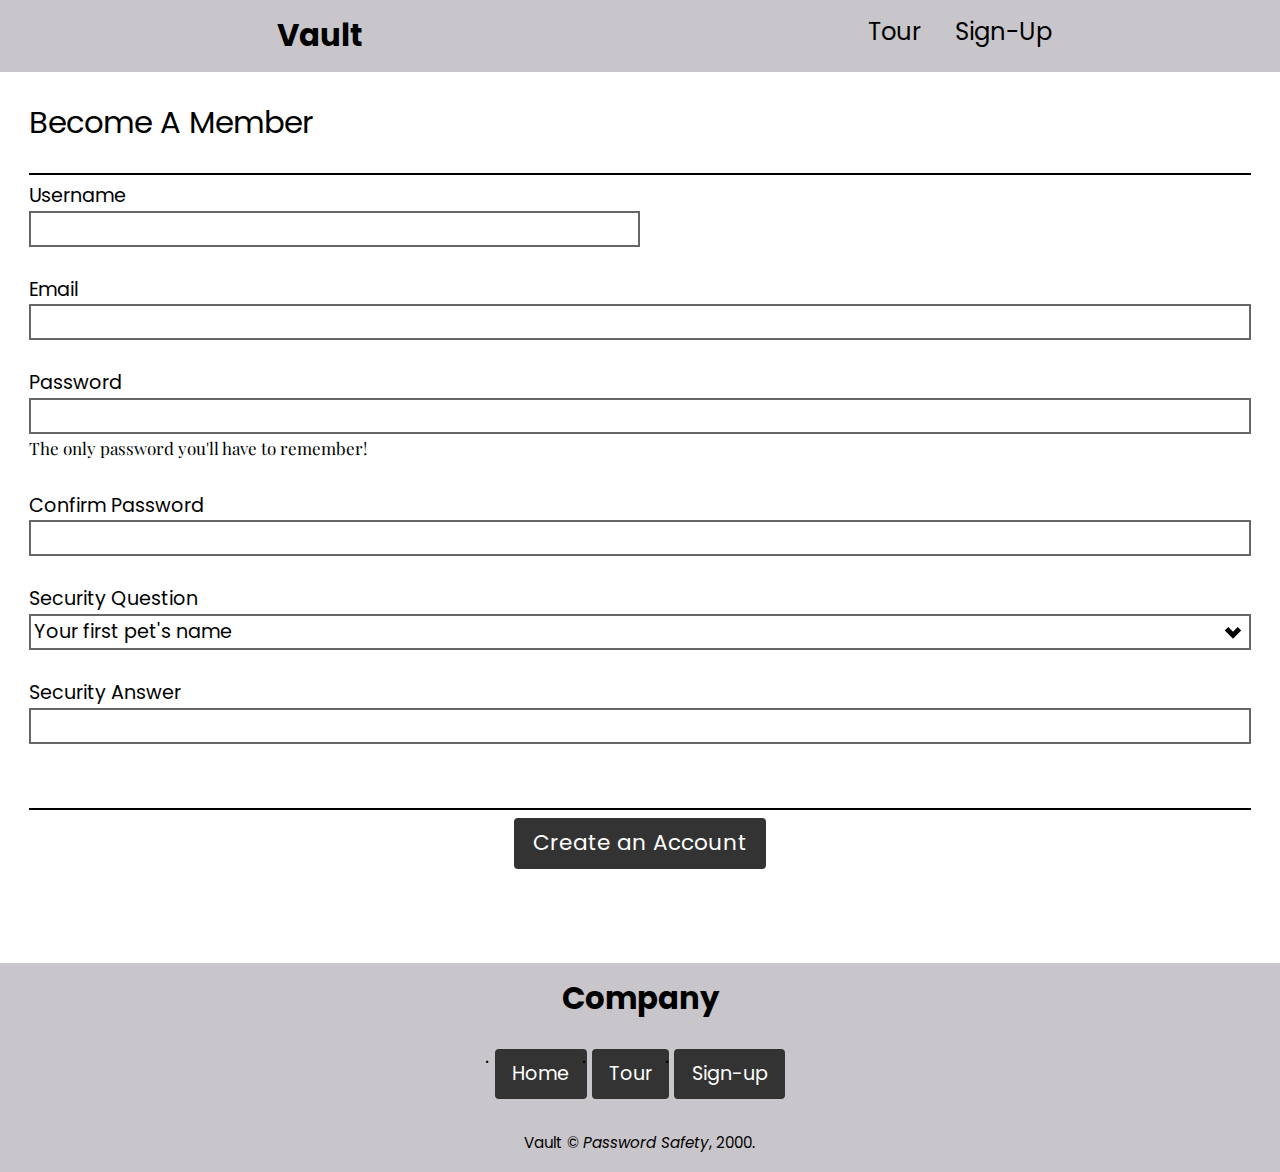
==== sign-up.html @ cc01cfe6 "Add accessibility landmark roles in html files" ====
<!DOCTYPE html>
<html lang="en-ca">
<head>
  <meta charset="utf-8">
  <title>Sign-up</title>
  <meta name="viewport" content="width=device-width,initial-scale=1">
  <link href="css/modules.css" rel="stylesheet">
  <link href="css/grid.css" rel="stylesheet">
  <link href="css/type.css" rel="stylesheet">
  <link href="css/main.css" rel="stylesheet">
  <link href="https://fonts.googleapis.com/css2?family=Playfair+Display&family=Poppins:wght@300;700&display=swap" rel="stylesheet">
</head>
<body>
  <header class="head text-center">
    <div class="grid">
      <div class="unit xs-1 s-1 m-1-2 l-1-2">
        <h1 class="peta push-0 pad-t-1-2 pad-b-1-2 gutter"><a class="name" href="index.html">Vault</a></h1>
      </div>
      <div class="unit xs-1 s-1 m-1-2 l-1-2 grid-middle">
        <nav>
          <ol class="giga push-0 list-group-inline">
            <li class="gutter-1-2 pad-t-1-2 pad-b-1-2"><a href="tour.html">Tour</a></li>
            <li class="gutter-1-2 pad-t-1-2 pad-b-1-2"><a href="sign-up.html">Sign-Up</a></li>
          </ol>
        </nav>
      </div>
    </div>
  </header>

  <section class="contact gutter">
    <h2 class="not-bold pad-t">Become A Member</h2>
    <form class="push-0" method="POST" action="https://formspree.io/agit0003@algonquincollege.com">
      <fieldset>

        <div class="grid">

          <div class="unit xs-1 s-1 m-1 l-1-2 xl-1-2">
            <div class="push">
              <label for="username">Username</label>
              <input id="username" required>
            </div>
          </div>
          <div class="unit xs-1 s-1 m-1 l-1 xl-1">
            <div class="push">
              <label for="email">Email</label>
              <input id="email" type="email" placeholder="" name="email" required>
            </div>
            <div class="push unit xs-1 s-1 m-1 l-1 xl-1">
              <label for="password">Password</label>
              <input type="password" id="password" required>
              <p class="milli">The only password you'll have to remember!</p>
            </div>
            <div class="push unit xs-1 s-1 m-1 l-1 xl-1">
              <label for="password">Confirm Password</label>
              <input type="password" id="confirm" required>
            </div>
            <div class="push unit xs-1 s-1 m-1 l-1 xl">
              <label for="physical">Security Question</label>
              <select id="physical" name="physical">
                <option>Your first pet's name</option>
                <option>First car</option>
                <option>Your mother's maiden name</option>
                <option>Your favourite color</option>
              </select>
            </div>
            <div class="push unit xs-1 s-1 m-1 l-1 xl-1">
              <label for="text">Security Answer</label>
              <input id="text" type="text" placeholder="" name="text" required>
            </div>
          </div>
        </div>

      </fieldset>
      <fieldset>
        <div class="text-center pad-b-2">
          <button class="btn mega" type="submit">Create an Account</button>
          <input type="hidden" name="_subject" value="Request to join the mission">
        </div>
      </fieldset>
    </form>
  </section>

  <footer class="footer pad-t-1-2 pad-b-1-2">
    <nav class="links">
      <h2 class="text-center">Company</h2>
      <ul class="text-center">
        <li><a class="btn" href="index.html">Home</a></li>
        <li><a class="btn" href="tour.html">Tour</a></li>
        <li><a class="btn" href="sign-up.html">Sign-up</a></li>
      </ul>
    </nav>
    <div class="wrapper gutter-1-2 text-center">
      <small class="push-0 micro">Vault © <i>Password Safety</i>, 2000.</small>
    </div>
  </footer>
</body>
</html>
---- css/modules.css ----
/*
 * Modulifier || Code released under the UNLICENSE
 * Code under other copyrights & licenses listed below.
 * https://modulifier.web-dev.tools/#responsive;images;list-group;embed;media-object;icons;hidden;positioning;nice-lists;forms;buttons;accessibility;print
 */

@-moz-viewport { width: device-width; scale: 1; }
@-ms-viewport { width: device-width; scale: 1; }
@-o-viewport { width: device-width; scale: 1; }
@-webkit-viewport { width: device-width; scale: 1; }
@viewport { width: device-width; scale: 1; }

html {
  box-sizing: border-box;
  -moz-text-size-adjust: 100%;
  -ms-text-size-adjust: 100%;
  -webkit-text-size-adjust: 100%;
  text-size-adjust: 100%;
}

*, *::before, *::after {
  box-sizing: inherit;
}

body {
  margin: 0;
}

article,
aside,
details,
figcaption,
figure,
footer,
header,
main,
menu,
nav,
section,
summary {
  display: block;
}

audio,
canvas,
progress,
video {
  display: inline-block;
  vertical-align: baseline;
}

template {
  display: none;
}

details {
  cursor: pointer;
}

audio:not([controls]) {
  display: none;
  height: 0;
}

a,
area,
button,
input,
label,
select,
textarea,
[tabindex] {
  -ms-touch-action: manipulation;
  touch-action: manipulation;
}

img {
  border: 0;
}

.img-flex,
.img-flex img {
  display: block;
  width: 100%;
}

svg {
  fill: currentColor;
}

svg:not(:root) {
  overflow: hidden;
}

svg.img-flex {
  width: 100%;
  height: 100%;
}

.image-replacement, .ir {
  overflow: hidden;
  direction: ltr;
  text-align: left;
  text-indent: 100%;
  white-space: nowrap;
}

.list-group, .list-group-inline, .list-group--inline {
  padding-left: 0;
  list-style-type: none;
}

.list-group > dd {
  margin-left: 0;
}

.list-group-inline::before,
.list-group-inline::after,
.list-group--inline::before,
.list-group--inline::after {
  content: "";
  display: table;
}

.list-group-inline::after,
.list-group--inline::after {
  clear: both;
}

.list-group-inline > li,
.list-group--inline > li {
  display: inline-block;
}

.list-group-inline > dt,
.list-group--inline > dt {
  clear: left;
  float: left;
  width: 11em;
}

.list-group-inline > dd,
.list-group--inline > dd {
  float: left;
  min-width: 12em;
}

.embed {
  margin-left: 0;
  margin-right: 0;
  overflow: hidden;
  position: relative;
  width: 100%;
}

.embed-1by1, .embed--1by1 {
  padding-top: 100%; /* Square */
}

.embed-4by3, .embed--4by3 {
  padding-top: 75%; /* Traditional TV/computer screens */
}

.embed-iso216, .embed--iso216 {
  padding-top: 70.92%; /* A-standard paper sizes */
}

.embed-3by2, .embed--3by2 {
  padding-top: 66.6%; /* Classic 35 mm film & most digital photos, landscape */
}

.embed-2by3, .embed--2by3 {
  padding-top: 150%; /* Classic 35 mm film & most digital photos, portrait */
}

.embed-golden, .embed--golden {
  padding-top: 61.8%; /* The Golden Ratio */
}

.embed-16by9, .embed--16by9 {
  padding-top: 56.25%; /* HD TV */
}

.embed-185by100, .embed--185by100 {
  padding-top: 54.05%; /* Common widescreen cinema */
}

.embed-24by10, .embed--24by10 {
  padding-top: 41.667%; /* Widescreen cinema: 2.4:1 */
}

.embed-3by1, .embed--3by1 {
  padding-top: 33.3333%; /* Panorama photos */
}

.embed-4by1, .embed--4by1 {
  padding-top: 25%; /* Polyvision */
}

.embed-5by1, .embed--5by1 {
  padding-top: 20%; /* Really wide... */
}

.embed-item, .embed__item {
  min-height: 100%;
  left: 0;
  position: absolute;
  top: 0;
  width: 100%;
}

.media {
  overflow: hidden;
}

.media-img, .media__img {
  float: left;
}

.media-img-reversed, .media__img--reversed {
  float: right;
}

.media-img-stacked, .media__img--stacked {
  float: none;
}

.media-body, .media__body {
  overflow: hidden;
  min-width: 12em; /* Slightly less than 200px, responsiveness built in */
}

.icon {
  display: inline-block;
  position: relative;
  background: transparent none no-repeat center center;
  background-size: contain;
  vertical-align: middle;
}

.i-16, .i--16 {
  height: 16px;
  width: 16px;
}

.i-18, .i--18 {
  height: 18px;
  width: 18px;
}

.i-20, .i--20 {
  height: 20px;
  width: 20px;
}

.i-24, .i--24 {
  height: 24px;
  width: 24px;
}

.i-32, .i--32 {
  height: 32px;
  width: 32px;
}

.i-48, .i--48 {
  height: 48px;
  width: 48px;
}

.i-64, .i--64 {
  height: 64px;
  width: 64px;
}

.i-96, .i--96 {
  height: 96px;
  width: 96px;
}

.i-128, .i--128 {
  height: 128px;
  width: 128px;
}

.i-192, .i--192 {
  height: 192px;
  width: 192px;
}

.i-256, .i--256 {
  height: 256px;
  width: 256px;
}

.icon img,
.icon svg {
  left: 0;
  height: 100%;
  position: absolute;
  top: 0;
  width: 100%;
  fill: currentColor;
}

.icon-label {
  vertical-align: middle;
}

.icon-link,
.icon-link:focus,
.icon-link:hover {
  text-decoration: none;
}

[hidden], .hidden {
  /* stylelint-disable declaration-no-important */
  display: none !important;
  visibility: hidden !important;
  /* stylelint-enable */
}

.visually-hidden {
  height: 1px;
  margin: -1px;
  overflow: hidden;
  padding: 0;
  position: absolute;
  width: 1px;
  border: 0;
  clip: rect(0 0 0 0);
  clip-path: inset(50%);
}

.visually-hidden.focusable:active, .visually-hidden.focusable:focus {
  height: auto;
  margin: 0;
  overflow: visible;
  position: static;
  width: auto;
  clip: auto;
  clip-path: none;
}

.invisible {
  visibility: hidden;
}

.chop,
.crop {
  overflow: hidden;
}

.truncate {
  max-width: 100%;
  overflow: hidden;
  width: 100%;
  text-overflow: ellipsis;
  white-space: nowrap;
}

.scrollable {
  max-width: 100%;
  overflow-x: auto;
  overflow-y: hidden;
  -webkit-overflow-scrolling: touch;
}

.flex-row {
  display: -webkit-flex;
  display: -ms-flexbox;
  display: flex;
}

.flex-justify {
  -webkit-justify-content: space-between;
  -ms-flex-pack: space-between;
  justify-content: space-between;
}

.flex-align-center {
  -webkit-align-items: center;
  -ms-flex-align: center;
  align-items: center;
}

.center-text,
.center-flow {
  text-align: center;
}

.center-block {
  margin-left: auto;
  margin-right: auto;
}

.no-auto-margins,
.not-centered {
  /* stylelint-disable declaration-no-important */
  margin-left: 0 !important;
  margin-right: 0 !important;
  /* stylelint-enable */
}

.center-content,
.center-content-vertical,
.center-contents,
.center-contents-vertical {
  display: -webkit-flex;
  display: -ms-flexbox;
  display: flex;
  -webkit-justify-content: center;
  -ms-flex-pack: center;
  justify-content: center;
  -webkit-align-items: center;
  -ms-flex-align: center;
  align-items: center;
  -webkit-align-content: center;
  -ms-flex-line-pack: center;
  align-content: center;
  -webkit-flex-direction: column wrap;
  -ms-flex-direction: column wrap;
  flex-flow: column wrap;
}

.center-content-start,
.center-content-vertical-start,
.center-contents-start,
.center-contents-vertical-start {
  display: -webkit-flex;
  display: -ms-flexbox;
  display: flex;
  -webkit-justify-content: center;
  -ms-flex-pack: center;
  justify-content: center;
  -webkit-flex-direction: column wrap;
  -ms-flex-direction: column wrap;
  flex-flow: column wrap;
}

.center-content-horizontal,
.center-contents-horizontal {
  display: -webkit-flex;
  display: -ms-flexbox;
  display: flex;
  -webkit-justify-content: center;
  -ms-flex-pack: center;
  justify-content: center;
  -webkit-align-items: center;
  -ms-flex-align: center;
  align-items: center;
  -webkit-align-content: center;
  -ms-flex-line-pack: center;
  align-content: center;
  -webkit-flex-direction: row wrap;
  -ms-flex-direction: row wrap;
  flex-flow: row wrap;
}

.clearfix::after {
  content: " ";
  display: block;
  clear: both;
}

.left {
  float: left;
}

.right {
  float: right;
}

.inline {
  display: inline;
}

.block {
  display: block;
}

.inline-block, .ib {
  display: inline-block;
}

.valign-top {
  vertical-align: top;
}

.valign-bottom {
  vertical-align: bottom;
}

.valign-middle {
  vertical-align: middle;
}

.fixed {
  position: fixed;
}

.relative {
  position: relative;
}

[class*="pin-"],
.absolute {
  position: absolute;
}

.static {
  position: static;
}

.zindex-1 {
  z-index: 1;
}

.zindex-2 {
  z-index: 2;
}

.zindex-3 {
  z-index: 3;
}

.zindex-1000 {
  z-index: 1000;
}

.pin-top-left,
.pin-left-top,
.pin-tl,
.pin-lt {
  top: 0;
  left: 0;
}

.pin-top-right,
.pin-right-top,
.pin-tr,
.pin-rt {
  top: 0;
  right: 0;
}

.pin-bottom-left,
.pin-left-bottom,
.pin-bl,
.pin-lb {
  bottom: 0;
  left: 0;
}

.pin-bottom-right,
.pin-right-bottom,
.pin-br,
.pin-rb {
  bottom: 0;
  right: 0;
}

.pin-top-center,
.pin-center-top,
.pin-tc,
.pin-ct {
  left: 50%;
  top: 0;
  transform: translateX(-50%);
}

.pin-bottom-center,
.pin-center-bottom,
.pin-bc,
.pin-cb {
  bottom: 0;
  left: 50%;
  transform: translateX(-50%);
}

.pin-center-left,
.pin-left-center,
.pin-cl,
.pin-lc {
  left: 0;
  top: 50%;
  transform: translateY(-50%);
}

.pin-center-right,
.pin-right-center,
.pin-cr,
.pin-rc {
  right: 0;
  top: 50%;
  transform: translateY(-50%);
}

.pin-center, .pin-c {
  left: 50%;
  top: 50%;
  transform: translate(-50%, -50%);
}

.width-quarter, .w-1-4 {
  width: 25%;
}

.width-half, .w-1-2 {
  width: 50%;
}

.width-full, .w-1 {
  width: 100%;
}

.height-quarter, .h-1-4 {
  height: 25%;
}

.height-half, .h-1-2 {
  height: 50%;
}

.height-full, .h-1 {
  height: 100%;
}

.height-win-quarter, .h-w-1-4 {
  height: 25vh;
  max-height: 46em;
}

.height-win-half, .h-w-1-2 {
  height: 50vh;
  max-height: 46em;
}

.height-win-full, .h-w-1 {
  height: 100vh;
  max-height: 46em;
}

ul {
  list-style-type: none;
}

ul > li::before {
  content: "·";
  float: left;
  margin-left: -1.6em;
  width: 1.3em;
  text-align: right;
}

ol {
  counter-reset: ol-simple-numbers;
  list-style-type: none;
}

ol > li::before {
  float: left;
  margin-left: -1.6em;
  width: 1.3em;
  counter-increment: ol-simple-numbers;
  content: counter(ol-simple-numbers);
  text-align: right;
}

.list-group > li::before,
.list-group-inline > li::before,
.list-group--inline > li::before {
  content: none;
}

/* stylelint-disable no-descending-specificity */

/*
 * (c) Nicolas Gallagher and Jonathan Neal of Normalize.css || MIT License
 *     https://necolas.github.io/normalize.css/
 */

button,
input,
optgroup,
select,
textarea {
  color: inherit;
  font: inherit;
  margin: 0;
}

button,
input {
  overflow: visible;
}

button,
select {
  text-transform: none;
}

button,
html [type="button"],
[type="reset"],
[type="submit"] {
  -webkit-appearance: button;
  cursor: pointer;
}

button[disabled],
html input[disabled] {
  cursor: default;
}

button::-moz-focus-inner,
input::-moz-focus-inner {
  border: 0;
  padding: 0;
}

[type="checkbox"],
[type="radio"] {
  opacity: 0;
  position: absolute;
  height: 1px;
  width: 1px;
}

[type="number"]::-webkit-inner-spin-button,
[type="number"]::-webkit-outer-spin-button {
  height: auto;
}

[type="search"]::-webkit-search-cancel-button,
[type="search"]::-webkit-search-decoration {
  -webkit-appearance: none;
}

fieldset {
  padding-left: 0;
  padding-right: 0;

  border: 0;
  border-top: 2px solid #666;
}

legend {
  color: inherit;
  display: table;
  max-width: 100%;
  padding: 0 .3em 0 0;
  white-space: normal;

  border: 0;

  font-weight: bold;
}

optgroup {
  font-weight: bold;
}

::-webkit-input-placeholder {
  color: inherit;
  opacity: .54;
}

::-webkit-file-upload-button {
  -webkit-appearance: button;
  font: inherit;
}

/* End Normalize.css code */

label,
.label-block {
  display: block;
  cursor: pointer;
}

[type="checkbox"] + label,
[type="radio"] + label,
.label-inline {
  display: inline-block;
}

input:not([type]),
[type="text"],
[type="number"],
[type="search"],
[type="url"],
[type="email"],
[type="password"],
[type="tel"],
[type="datetime-local"],
[type="month"],
[type="week"],
[type="date"],
[type="time"],
[type="range"],
select,
textarea {
  -moz-appearance: none;
  -webkit-appearance: none;
  appearance: none;
}

input,
textarea {
  display: block;
  width: 100%;

  background-color: #fff;
  border: 2px solid #666;
  border-radius: 0;
}

label {
  vertical-align: middle;
}

textarea {
  max-width: 100%;
  min-height: 4em;
  overflow: auto;
}

[type="color"] {
  display: inline-block;
  width: 2em;
}

select {
  display: block;
  width: 100%;

  background-image: url("data:image/svg+xml,%3Csvg xmlns='http://www.w3.org/2000/svg' width='256' height='256' viewBox='0 0 256 256'%3E%3Cpath fill='none' stroke='%23000' stroke-miterlimit='10' stroke-width='70' d='M36.3 82.1l91.9 91.8 91.5-91.8'/%3E%3C/svg%3E");
  background-repeat: no-repeat;
  background-position: calc(100% - .4em) center;
  background-size: 18px auto;
  background-color: #fff;
  border: 2px solid #666;
  border-radius: 0;
}

[type="checkbox"] + label::before {
  content: " ";
  display: inline-block;
  height: 1.8em;
  margin-right: .3em;
  position: relative;
  vertical-align: middle;
  top: -.1em;
  width: 1.8em;

  background-color: #fff;
  background-size: cover;
  border: 2px solid #666;

  line-height: inherit;
}

[type="checkbox"]:checked + label::before {
  background-image: url("data:image/svg+xml,%3Csvg xmlns='http://www.w3.org/2000/svg' width='256' height='256' viewBox='0 0 256 256'%3E%3Cpath fill='none' stroke='%23000' stroke-miterlimit='10' stroke-width='50' d='M49.9 130.1l50.8 50.7L206.1 75.2'/%3E%3C/svg%3E");
}

[type="checkbox"]:focus + label::before {
  outline: 3px solid #000;
  z-index: 1000;
}

[type="radio"] + label::before {
  content: " ";
  display: inline-block;
  height: 1.8em;
  margin-right: .3em;
  position: relative;
  vertical-align: middle;
  top: -.1em;
  width: 1.8em;

  background-color: #fff;
  background-size: cover;
  border: 2px solid #666;
  border-radius: 50%;

  line-height: inherit;
}

[type="radio"]:checked + label::before {
  background-image: url("data:image/svg+xml,%3Csvg xmlns='http://www.w3.org/2000/svg' width='256' height='256' viewBox='0 0 256 256'%3E%3Ccircle cx='128' cy='128' r='70.4'/%3E%3C/svg%3E");
}

[type="radio"]:focus + label::before,
[type="radio"] + label:focus::before {
  box-shadow: 0 0 0 3px #000;
  z-index: 1000;
}

[type="range"] {
  border: 0;
  background-color: #fff;
}

[type="range"]::-webkit-slider-runnable-track {
  height: 6px;

  -webkit-appearance: none;
  appearance: none;
  background-color: #ccc;
  border: 0;
  border-radius: 3px;
}

[type="range"]:active::-webkit-slider-runnable-track {
  background-color: #ccc;
}

[type="range"]::-moz-range-track {
  height: 6px;

  -moz-appearance: none;
  appearance: none;
  background-color: #ccc;
  border: 0;
  border-radius: 3px;
}

[type="range"]:active::-moz-range-track {
  background-color: #ccc;
}

[type="range"]::-ms-track {
  height: 6px;

  -ms-appearance: none;
  appearance: none;
  background-color: #ccc;
  border: 0;
  border-radius: 3px;
}

[type="range"]:active::-ms-track {
  background-color: #ccc;
}

[type="range"]::-webkit-slider-thumb {
  margin-top: -4px;
  height: 16px;
  width: 16px;

  -webkit-appearance: none;
  appearance: none;
  background-color: #000;
  border: none;
  border-radius: 50%;
}

[type="range"]:hover::-webkit-slider-thumb {
  background-color: #000;
}

[type="range"]:active::-webkit-slider-thumb {
  background-color: #000;
}

[type="range"]::-moz-range-thumb {
  margin-top: -4px;
  height: 16px;
  width: 16px;

  -webkit-appearance: none;
  appearance: none;
  background-color: #000;
  border: none;
  border-radius: 50%;
}

[type="range"]:hover::-moz-range-thumb {
  background-color: #000;
}

[type="range"]:active::-moz-range-thumb {
  background-color: #000;
}

[type="range"]::-ms-thumb {
  margin-top: -4px;
  height: 16px;
  width: 16px;

  -webkit-appearance: none;
  appearance: none;
  background-color: #000;
  border: none;
  border-radius: 50%;
}

[type="range"]:hover::-ms-thumb {
  background-color: #000;
}

[type="range"]:active::-ms-thumb {
  background-color: #000;
}

[type="checkbox"].hide-custom-input + label::before,
[type="checkbox"] + .hide-custom-input::before,
[type="radio"].hide-custom-input + label::before,
[type="radio"] + .hide-custom-input::before {
  content: none;
  display: none;
}

/* stylelint-enable */

.link-box {
  display: block;
  text-decoration: none;
}

/* stylelint-disable no-descending-specificity */

button,
.btn {
  cursor: pointer;
  display: inline-block;
  margin: 0;
  overflow: visible;
  padding: .375em .75em .42em;
  -webkit-appearance: none;
  -moz-appearance: none;
  appearance: none;
  background-color: #333;
  border-radius: 4px;
  border: 3px solid #333;
  color: #fff;
  font: inherit;
  text-decoration: none;
  text-transform: none;
}

button::-moz-focus-inner {
  border: 0;
  padding: 0;
}

/* stylelint-enable */

button:focus,
button:hover,
.btn:focus,
.btn:hover {
  background-color: #000;
  border-color: #000;
  color: #fff;
}

button[disabled] {
  cursor: default;
}

.btn-light, .btn--light {
  background-color: #e2e2e2;
  border-color: #e2e2e2;
  color: #000;
}

.btn-light:focus,
.btn-light:hover,
.btn--light:focus,
.btn--light:hover {
  background-color: #666;
  border-color: #666;
  color: #fff;
}

.btn-ghost,
.btn--ghost {
  background-color: transparent;
  border-color: #333;
  color: #000;
}

.btn-ghost:focus,
.btn-ghost:hover,
.btn--ghost:focus,
.btn--ghost:hover {
  background-color: #e2e2e2;
  border-color: #000;
  color: #000;
}

.btn-link {
  display: inline;
  padding: 0;
  background-color: transparent;
  border-radius: 0;
  border: 0;
  color: inherit;
}

.btn-link:focus,
.btn-link:hover {
  background-color: transparent;
  color: inherit;
}

a:hover, a:active {
  outline: none;
}

a:focus,
[tabindex="0"]:focus,
details:focus,
summary:focus,
input:focus,
textarea:focus,
button:focus,
select:focus {
  outline: 3px solid #000;
  outline-offset: 0;
}

a:focus, [tabindex="0"]:focus {
  outline-offset: 3px;
}

.skip-links {
  margin: 0;
  padding: 0;
  list-style-type: none;
}

.skip-links > li::before {
  content: none; /* Remove the bullets if nice lists is selected */
}

.skip-links a,
.skip-links button {
  padding: .5em .75em;
  position: absolute;
  top: -10em;
  z-index: 10000; /* To make sure they're always on top */
  background-color: #000;
  border: 0;
  color: #fff;
  font-size: 1.125rem;
  font-weight: bold;
  text-decoration: none;
}

.skip-links a:focus,
.skip-links button:focus {
  outline-offset: 3px;
  top: 0;
}

[aria-busy="true"] {
  cursor: progress;
}

[aria-controls] {
  cursor: pointer;
}

[aria-disabled] {
  cursor: default;
}

.print-only {
  display: none;
  visibility: hidden;
}

.page-break-before {
  page-break-before: always;
}

.page-break-after {
  page-break-after: always;
}

.no-page-break-inside {
  page-break-inside: avoid;
}

@media print {

  /* stylelint-disable declaration-no-important */

  .no-print {
    display: none !important;
    visibility: hidden !important;
  }

  .print-only,
  .force-print {
    display: block !important;
    visibility: visible !important;
  }

  /* stylelint-enable */

  .visually-hidden.force-print {
    height: auto;
    margin: 0;
    overflow: visible;
    padding: 0;
    position: static;
    width: auto;
    border: 0;
    clip: initial;
    clip-path: none;
  }

  /*
   * (c) Fabien Sa || MIT License
   *     http://bafs.github.io/Gutenberg/
   */

  table,
  blockquote,
  pre,
  code,
  figure,
  li,
  hr,
  ul,
  ol,
  a,
  tr {
    page-break-inside: avoid;
  }

  h1, h2, h3, h4, h5, h6, p, a {
    orphans: 3;
    widows: 3;
  }

  h1,
  h2,
  h3,
  h4,
  h5,
  h6 {
    page-break-after: avoid;
    page-break-inside: avoid;
  }

  h1 + p,
  h2 + p,
  h3 + p,
  h4 + p,
  h5 + p,
  h6 + p {
    page-break-before: avoid;
  }

  img {
    page-break-after: auto;
    page-break-before: auto;
    page-break-inside: avoid;
  }

  /* stylelint-disable declaration-no-important */

  pre {
    white-space: pre-wrap !important;
    word-wrap: break-word;
  }

  /* stylelint-enable */

  /* End Gutenberg code */

  /*
   * (c) HTML5 Boilerplate || MIT License
   *     https://html5boilerplate.com/
   */

  /* stylelint-disable declaration-no-important */

  *, *::before, *::after, *::first-letter, *::first-line {
    background: none transparent !important;
    color: #000 !important;
    box-shadow: none !important;
    text-shadow: none !important;
  }

  /* stylelint-enable */

  a, a:visited {
    text-decoration: underline;
  }

  a[href]::after {
    content: " (" attr(href) ")";
  }

  abbr[title]::after {
    content: " (" attr(title) ")";
  }

  a[href^="#"]::after,
  a[href^="javascript:"]::after,
  a.no-print-href::after,
  a.href-no-print::after {
    content: "";
  }

  thead {
    display: table-header-group;
  }

  /* End HTML5 Boilerplate code */

}
---- css/grid.css ----
/*
  Gridifier || Code released under the UNLICENSE
  https://gridifier.web-dev.tools/#xs,4,0,1,1;s,4,25,1,1;m,4,38,1,1;l,4,60,1,1
*/

.grid {
  margin: 0;
  padding: 0;
  letter-spacing: -.31em;
  text-rendering: optimizeSpeed;
  display: -webkit-flex;
  display: -ms-flexbox;
  display: flex;
  -webkit-flex-flow: row wrap;
  -ms-flex-flow: row wrap;
  flex-flow: row wrap;
}

.grid-bottom {
  -webkit-align-items: flex-end;
  -ms-align-items: flex-end;
  align-items: flex-end;
}

.grid-middle {
  -webkit-align-items: center;
  -ms-align-items: center;
  align-items: center;
}

.grid-stretch {
  -webkit-align-items: stretch;
  -ms-align-items: stretch;
  align-items: stretch;
}

.opera-only :-o-prefocus,
.grid {
  word-spacing: -.43em;
}

.unit {
  letter-spacing: normal;
  text-rendering: auto;
  vertical-align: top;
  word-spacing: normal;
  display: inline-block;
  visibility: visible;
}

.grid-bottom .unit {
  vertical-align: bottom;
}

.grid-middle .unit {
  vertical-align: middle;
}

[class*="unit-push-"],
[class*="unit-pull-"] {
  position: relative;
}

.unit-content-distribute {
  display: -ms-flexbox;
  display: -webkit-flex;
  display: flex;
  -ms-flex-direction: column;
  -webkit-flex-direction: column;
  flex-direction: column;
  -ms-flex-pack: justify;
  -webkit-justify-content: space-between;
  justify-content: space-between;
}

.unit-content-center,
.unit-content-center-vertical {
  display: -webkit-flex;
  display: -ms-flexbox;
  display: flex;
  -webkit-justify-content: center;
  -ms-flex-pack: center;
  justify-content: center;
  -webkit-align-items: center;
  -ms-flex-align: center;
  align-items: center;
  -webkit-align-content: center;
  -ms-flex-line-pack: center;
  align-content: center;
  -webkit-flex-direction: column wrap;
  -ms-flex-direction: column wrap;
  flex-flow: column wrap;
}

.unit-content-center-horizontal {
  display: -webkit-flex;
  display: -ms-flexbox;
  display: flex;
  -webkit-justify-content: center;
  -ms-flex-pack: center;
  justify-content: center;
  -webkit-align-items: center;
  -ms-flex-align: center;
  align-items: center;
  -webkit-align-content: center;
  -ms-flex-line-pack: center;
  align-content: center;
  -webkit-flex-direction: row wrap;
  -ms-flex-direction: row wrap;
  flex-flow: row wrap;
}

.content-fill,
.content-stretch {
  -ms-flex-grow: 2;
  -webkit-flex-grow: 2;
  flex-grow: 2;
  max-width: 100%; /* @bugfix: IE 10, 11 */
}

.content-shrink {
  -ms-align-self: center;
  -webkit-align-self: center;
  align-self: center;
}

.unit-xs-hidden,
.xs-0 {
  display: none;
  visibility: hidden;
}

.unit-xs-centered {
  margin: 0 auto;
}

.unit-xs-1,
.xs-1 {
  display: block;
  visibility: visible;
  width: 100%;
}

.unit-offset-xs-0 {
  margin-left: 0;
}

.unit-push-xs-0,
.unit-pull-xs-0 {
  left: 0;
}

.unit-xs-1-2,
.xs-1-2 {
  width: 50%;
}

.unit-offset-xs-1-2 {
  margin-left: 50%;
}

.unit-push-xs-1-2 {
  left: 50%;
}

.unit-pull-xs-1-2 {
  left: -50%;
}

.unit-xs-1-3,
.xs-1-3 {
  width: 33.3333%;
}

.unit-offset-xs-1-3 {
  margin-left: 33.3333%;
}

.unit-push-xs-1-3 {
  left: 33.3333%;
}

.unit-pull-xs-1-3 {
  left: -33.3333%;
}

.unit-xs-2-3,
.xs-2-3 {
  width: 66.6667%;
}

.unit-offset-xs-2-3 {
  margin-left: 66.6667%;
}

.unit-push-xs-2-3 {
  left: 66.6667%;
}

.unit-pull-xs-2-3 {
  left: -66.6667%;
}

.unit-xs-1-4,
.xs-1-4 {
  width: 25%;
}

.unit-offset-xs-1-4 {
  margin-left: 25%;
}

.unit-push-xs-1-4 {
  left: 25%;
}

.unit-pull-xs-1-4 {
  left: -25%;
}

.unit-xs-3-4,
.xs-3-4 {
  width: 75%;
}

.unit-offset-xs-3-4 {
  margin-left: 75%;
}

.unit-push-xs-3-4 {
  left: 75%;
}

.unit-pull-xs-3-4 {
  left: -75%;
}

.unit-xs-1-2,
.xs-1-2,
.unit-xs-1-3,
.xs-1-3,
.unit-xs-2-3,
.xs-2-3,
.unit-xs-1-4,
.xs-1-4,
.unit-xs-3-4,
.xs-3-4 {
  display: inline-block;
  visibility: visible;
}

.unit-xs-1-2[class*="-content-"],
.xs-1-2[class*="-content-"],
.unit-xs-1-3[class*="-content-"],
.xs-1-3[class*="-content-"],
.unit-xs-2-3[class*="-content-"],
.xs-2-3[class*="-content-"],
.unit-xs-1-4[class*="-content-"],
.xs-1-4[class*="-content-"],
.unit-xs-3-4[class*="-content-"],
.xs-3-4[class*="-content-"] {
  display: -webkit-flex;
  display: -ms-flexbox;
  display: flex;
}

.unit-xs-content-distribute,
.xs-content-distribute {
  display: -ms-flexbox;
  display: -webkit-flex;
  display: flex;
  -ms-flex-direction: column;
  -webkit-flex-direction: column;
  flex-direction: column;
  -ms-flex-pack: justify;
  -webkit-justify-content: space-between;
  justify-content: space-between;
}

.unit-xs-content-center,
.unit-xs-content-center-vertical {
  display: -webkit-flex;
  display: -ms-flexbox;
  display: flex;
  -webkit-justify-content: center;
  -ms-flex-pack: center;
  justify-content: center;
  -webkit-align-items: center;
  -ms-flex-align: center;
  align-items: center;
  -webkit-align-content: center;
  -ms-flex-line-pack: center;
  align-content: center;
  -webkit-flex-direction: column wrap;
  -ms-flex-direction: column wrap;
  flex-flow: column wrap;
}

.unit-xs-content-center-horizontal {
  display: -webkit-flex;
  display: -ms-flexbox;
  display: flex;
  -webkit-justify-content: center;
  -ms-flex-pack: center;
  justify-content: center;
  -webkit-align-items: center;
  -ms-flex-align: center;
  align-items: center;
  -webkit-align-content: center;
  -ms-flex-line-pack: center;
  align-content: center;
  -webkit-flex-direction: row wrap;
  -ms-flex-direction: row wrap;
  flex-flow: row wrap;
}

.xs-content-fill,
.xs-content-stretch {
  -ms-flex-grow: 2;
  -webkit-flex-grow: 2;
  flex-grow: 2;
  max-width: 100%; /* @bugfix: IE 10, 11 */
}

.xs-content-shrink {
  -ms-align-self: center;
  -webkit-align-self: center;
  align-self: center;
}

@media only screen and (min-width: 25em) {

  .unit-s-hidden,
  .s-0 {
    display: none;
    visibility: hidden;
  }

  .unit-s-centered {
    margin: 0 auto;
  }

  .unit-s-1,
  .s-1 {
    display: block;
    visibility: visible;
    width: 100%;
  }

  .unit-offset-s-0 {
    margin-left: 0;
  }

  .unit-push-s-0,
  .unit-pull-s-0 {
    left: 0;
  }

  .unit-s-1-2,
  .s-1-2 {
    width: 50%;
  }

  .unit-offset-s-1-2 {
    margin-left: 50%;
  }

  .unit-push-s-1-2 {
    left: 50%;
  }

  .unit-pull-s-1-2 {
    left: -50%;
  }

  .unit-s-1-3,
  .s-1-3 {
    width: 33.3333%;
  }

  .unit-offset-s-1-3 {
    margin-left: 33.3333%;
  }

  .unit-push-s-1-3 {
    left: 33.3333%;
  }

  .unit-pull-s-1-3 {
    left: -33.3333%;
  }

  .unit-s-2-3,
  .s-2-3 {
    width: 66.6667%;
  }

  .unit-offset-s-2-3 {
    margin-left: 66.6667%;
  }

  .unit-push-s-2-3 {
    left: 66.6667%;
  }

  .unit-pull-s-2-3 {
    left: -66.6667%;
  }

  .unit-s-1-4,
  .s-1-4 {
    width: 25%;
  }

  .unit-offset-s-1-4 {
    margin-left: 25%;
  }

  .unit-push-s-1-4 {
    left: 25%;
  }

  .unit-pull-s-1-4 {
    left: -25%;
  }

  .unit-s-3-4,
  .s-3-4 {
    width: 75%;
  }

  .unit-offset-s-3-4 {
    margin-left: 75%;
  }

  .unit-push-s-3-4 {
    left: 75%;
  }

  .unit-pull-s-3-4 {
    left: -75%;
  }

  .unit-s-1-2,
  .s-1-2,
  .unit-s-1-3,
  .s-1-3,
  .unit-s-2-3,
  .s-2-3,
  .unit-s-1-4,
  .s-1-4,
  .unit-s-3-4,
  .s-3-4 {
    display: inline-block;
    visibility: visible;
  }

  .unit-s-1-2[class*="-content-"],
  .s-1-2[class*="-content-"],
  .unit-s-1-3[class*="-content-"],
  .s-1-3[class*="-content-"],
  .unit-s-2-3[class*="-content-"],
  .s-2-3[class*="-content-"],
  .unit-s-1-4[class*="-content-"],
  .s-1-4[class*="-content-"],
  .unit-s-3-4[class*="-content-"],
  .s-3-4[class*="-content-"] {
    display: -webkit-flex;
    display: -ms-flexbox;
    display: flex;
  }

  .unit-s-content-distribute,
  .s-content-distribute {
    display: -ms-flexbox;
    display: -webkit-flex;
    display: flex;
    -ms-flex-direction: column;
    -webkit-flex-direction: column;
    flex-direction: column;
    -ms-flex-pack: justify;
    -webkit-justify-content: space-between;
    justify-content: space-between;
  }

  .unit-s-content-center,
  .unit-s-content-center-vertical {
    display: -webkit-flex;
    display: -ms-flexbox;
    display: flex;
    -webkit-justify-content: center;
    -ms-flex-pack: center;
    justify-content: center;
    -webkit-align-items: center;
    -ms-flex-align: center;
    align-items: center;
    -webkit-align-content: center;
    -ms-flex-line-pack: center;
    align-content: center;
    -webkit-flex-direction: column wrap;
    -ms-flex-direction: column wrap;
    flex-flow: column wrap;
  }

  .unit-s-content-center-horizontal {
    display: -webkit-flex;
    display: -ms-flexbox;
    display: flex;
    -webkit-justify-content: center;
    -ms-flex-pack: center;
    justify-content: center;
    -webkit-align-items: center;
    -ms-flex-align: center;
    align-items: center;
    -webkit-align-content: center;
    -ms-flex-line-pack: center;
    align-content: center;
    -webkit-flex-direction: row wrap;
    -ms-flex-direction: row wrap;
    flex-flow: row wrap;
  }

  .s-content-fill,
  .s-content-stretch {
    -ms-flex-grow: 2;
    -webkit-flex-grow: 2;
    flex-grow: 2;
    max-width: 100%; /* @bugfix: IE 10, 11 */
  }

  .s-content-shrink {
    -ms-align-self: center;
    -webkit-align-self: center;
    align-self: center;
  }

}

@media only screen and (min-width: 38em) {

  .unit-m-hidden,
  .m-0 {
    display: none;
    visibility: hidden;
  }

  .unit-m-centered {
    margin: 0 auto;
  }

  .unit-m-1,
  .m-1 {
    display: block;
    visibility: visible;
    width: 100%;
  }

  .unit-offset-m-0 {
    margin-left: 0;
  }

  .unit-push-m-0,
  .unit-pull-m-0 {
    left: 0;
  }

  .unit-m-1-2,
  .m-1-2 {
    width: 50%;
  }

  .unit-offset-m-1-2 {
    margin-left: 50%;
  }

  .unit-push-m-1-2 {
    left: 50%;
  }

  .unit-pull-m-1-2 {
    left: -50%;
  }

  .unit-m-1-3,
  .m-1-3 {
    width: 33.3333%;
  }

  .unit-offset-m-1-3 {
    margin-left: 33.3333%;
  }

  .unit-push-m-1-3 {
    left: 33.3333%;
  }

  .unit-pull-m-1-3 {
    left: -33.3333%;
  }

  .unit-m-2-3,
  .m-2-3 {
    width: 66.6667%;
  }

  .unit-offset-m-2-3 {
    margin-left: 66.6667%;
  }

  .unit-push-m-2-3 {
    left: 66.6667%;
  }

  .unit-pull-m-2-3 {
    left: -66.6667%;
  }

  .unit-m-1-4,
  .m-1-4 {
    width: 25%;
  }

  .unit-offset-m-1-4 {
    margin-left: 25%;
  }

  .unit-push-m-1-4 {
    left: 25%;
  }

  .unit-pull-m-1-4 {
    left: -25%;
  }

  .unit-m-3-4,
  .m-3-4 {
    width: 75%;
  }

  .unit-offset-m-3-4 {
    margin-left: 75%;
  }

  .unit-push-m-3-4 {
    left: 75%;
  }

  .unit-pull-m-3-4 {
    left: -75%;
  }

  .unit-m-1-2,
  .m-1-2,
  .unit-m-1-3,
  .m-1-3,
  .unit-m-2-3,
  .m-2-3,
  .unit-m-1-4,
  .m-1-4,
  .unit-m-3-4,
  .m-3-4 {
    display: inline-block;
    visibility: visible;
  }

  .unit-m-1-2[class*="-content-"],
  .m-1-2[class*="-content-"],
  .unit-m-1-3[class*="-content-"],
  .m-1-3[class*="-content-"],
  .unit-m-2-3[class*="-content-"],
  .m-2-3[class*="-content-"],
  .unit-m-1-4[class*="-content-"],
  .m-1-4[class*="-content-"],
  .unit-m-3-4[class*="-content-"],
  .m-3-4[class*="-content-"] {
    display: -webkit-flex;
    display: -ms-flexbox;
    display: flex;
  }

  .unit-m-content-distribute,
  .m-content-distribute {
    display: -ms-flexbox;
    display: -webkit-flex;
    display: flex;
    -ms-flex-direction: column;
    -webkit-flex-direction: column;
    flex-direction: column;
    -ms-flex-pack: justify;
    -webkit-justify-content: space-between;
    justify-content: space-between;
  }

  .unit-m-content-center,
  .unit-m-content-center-vertical {
    display: -webkit-flex;
    display: -ms-flexbox;
    display: flex;
    -webkit-justify-content: center;
    -ms-flex-pack: center;
    justify-content: center;
    -webkit-align-items: center;
    -ms-flex-align: center;
    align-items: center;
    -webkit-align-content: center;
    -ms-flex-line-pack: center;
    align-content: center;
    -webkit-flex-direction: column wrap;
    -ms-flex-direction: column wrap;
    flex-flow: column wrap;
  }

  .unit-m-content-center-horizontal {
    display: -webkit-flex;
    display: -ms-flexbox;
    display: flex;
    -webkit-justify-content: center;
    -ms-flex-pack: center;
    justify-content: center;
    -webkit-align-items: center;
    -ms-flex-align: center;
    align-items: center;
    -webkit-align-content: center;
    -ms-flex-line-pack: center;
    align-content: center;
    -webkit-flex-direction: row wrap;
    -ms-flex-direction: row wrap;
    flex-flow: row wrap;
  }

  .m-content-fill,
  .m-content-stretch {
    -ms-flex-grow: 2;
    -webkit-flex-grow: 2;
    flex-grow: 2;
    max-width: 100%; /* @bugfix: IE 10, 11 */
  }

  .m-content-shrink {
    -ms-align-self: center;
    -webkit-align-self: center;
    align-self: center;
  }

}

@media only screen and (min-width: 60em) {

  .unit-l-hidden,
  .l-0 {
    display: none;
    visibility: hidden;
  }

  .unit-l-centered {
    margin: 0 auto;
  }

  .unit-l-1,
  .l-1 {
    display: block;
    visibility: visible;
    width: 100%;
  }

  .unit-offset-l-0 {
    margin-left: 0;
  }

  .unit-push-l-0,
  .unit-pull-l-0 {
    left: 0;
  }

  .unit-l-1-2,
  .l-1-2 {
    width: 50%;
  }

  .unit-offset-l-1-2 {
    margin-left: 50%;
  }

  .unit-push-l-1-2 {
    left: 50%;
  }

  .unit-pull-l-1-2 {
    left: -50%;
  }

  .unit-l-1-3,
  .l-1-3 {
    width: 33.3333%;
  }

  .unit-offset-l-1-3 {
    margin-left: 33.3333%;
  }

  .unit-push-l-1-3 {
    left: 33.3333%;
  }

  .unit-pull-l-1-3 {
    left: -33.3333%;
  }

  .unit-l-2-3,
  .l-2-3 {
    width: 66.6667%;
  }

  .unit-offset-l-2-3 {
    margin-left: 66.6667%;
  }

  .unit-push-l-2-3 {
    left: 66.6667%;
  }

  .unit-pull-l-2-3 {
    left: -66.6667%;
  }

  .unit-l-1-4,
  .l-1-4 {
    width: 25%;
  }

  .unit-offset-l-1-4 {
    margin-left: 25%;
  }

  .unit-push-l-1-4 {
    left: 25%;
  }

  .unit-pull-l-1-4 {
    left: -25%;
  }

  .unit-l-3-4,
  .l-3-4 {
    width: 75%;
  }

  .unit-offset-l-3-4 {
    margin-left: 75%;
  }

  .unit-push-l-3-4 {
    left: 75%;
  }

  .unit-pull-l-3-4 {
    left: -75%;
  }

  .unit-l-1-2,
  .l-1-2,
  .unit-l-1-3,
  .l-1-3,
  .unit-l-2-3,
  .l-2-3,
  .unit-l-1-4,
  .l-1-4,
  .unit-l-3-4,
  .l-3-4 {
    display: inline-block;
    visibility: visible;
  }

  .unit-l-1-2[class*="-content-"],
  .l-1-2[class*="-content-"],
  .unit-l-1-3[class*="-content-"],
  .l-1-3[class*="-content-"],
  .unit-l-2-3[class*="-content-"],
  .l-2-3[class*="-content-"],
  .unit-l-1-4[class*="-content-"],
  .l-1-4[class*="-content-"],
  .unit-l-3-4[class*="-content-"],
  .l-3-4[class*="-content-"] {
    display: -webkit-flex;
    display: -ms-flexbox;
    display: flex;
  }

  .unit-l-content-distribute,
  .l-content-distribute {
    display: -ms-flexbox;
    display: -webkit-flex;
    display: flex;
    -ms-flex-direction: column;
    -webkit-flex-direction: column;
    flex-direction: column;
    -ms-flex-pack: justify;
    -webkit-justify-content: space-between;
    justify-content: space-between;
  }

  .unit-l-content-center,
  .unit-l-content-center-vertical {
    display: -webkit-flex;
    display: -ms-flexbox;
    display: flex;
    -webkit-justify-content: center;
    -ms-flex-pack: center;
    justify-content: center;
    -webkit-align-items: center;
    -ms-flex-align: center;
    align-items: center;
    -webkit-align-content: center;
    -ms-flex-line-pack: center;
    align-content: center;
    -webkit-flex-direction: column wrap;
    -ms-flex-direction: column wrap;
    flex-flow: column wrap;
  }

  .unit-l-content-center-horizontal {
    display: -webkit-flex;
    display: -ms-flexbox;
    display: flex;
    -webkit-justify-content: center;
    -ms-flex-pack: center;
    justify-content: center;
    -webkit-align-items: center;
    -ms-flex-align: center;
    align-items: center;
    -webkit-align-content: center;
    -ms-flex-line-pack: center;
    align-content: center;
    -webkit-flex-direction: row wrap;
    -ms-flex-direction: row wrap;
    flex-flow: row wrap;
  }

  .l-content-fill,
  .l-content-stretch {
    -ms-flex-grow: 2;
    -webkit-flex-grow: 2;
    flex-grow: 2;
    max-width: 100%; /* @bugfix: IE 10, 11 */
  }

  .l-content-shrink {
    -ms-align-self: center;
    -webkit-align-self: center;
    align-self: center;
  }

}
---- css/type.css ----
/*
  Typografier || Code released under the UNLICENSE
  https://typografier.web-dev.tools/#0,100,1.3,1.067,0;38,110,1.4,1.125,1;60,120,1.5,1.125,1;90,130,1.5,1.125,1
*/

html {
  font-size: 100%;
  line-height: 1.3;
}

a {
  background-color: transparent;
  -webkit-text-decoration-skip: objects;
}

sub,
sup {
  font-size: .75em;
  line-height: 1px;
  position: relative;
  vertical-align: baseline;
}

sup {
  top: -.5em;
}

sub {
  bottom: -.25em;
}

pre,
code,
kbd,
samp {
  font-size: 1em;
}

abbr[title] {
  border-bottom: none;
  text-decoration: underline;
  text-decoration: underline dotted;
}

b,
strong {
  font-weight: bold;
}

dfn,
caption {
  font-style: italic;
}

hr {
  border: 0;
  border-top: 2px solid #000;
  height: 0;
}

table {
  border-collapse: collapse;
  border-spacing: 0;
  width: 100%;
  table-layout: fixed;
}

caption {
  text-align: left;
}

th,
td {
  border-bottom: 1px solid #000;
  text-align: left;
  vertical-align: top;
}

thead th {
  vertical-align: bottom;

  border-bottom-width: 2px;
}

.text-left {
  text-align: left;
}

.text-right {
  text-align: right;
}

.text-center {
  text-align: center;
}

.normal {
  font-weight: normal;
  font-style: normal;
}

.not-bold {
  font-weight: normal;
}

.not-italic {
  font-style: normal;
}

.bold {
  font-weight: bold;
}

.italic {
  font-style: italic;
}

.text-upper {
  text-transform: uppercase;
}

.text-lower {
  text-transform: lowercase;
}

.wrapper {
  margin-left: auto;
  margin-right: auto;
  max-width: 52em;
  width: 100%;
}

.wrapper-no-center {
  max-width: 52em;
  width: 100%;
}

.max-length {
  margin-left: auto;
  margin-right: auto;
  max-width: 36em;
  width: 100%;
}

.max-length-no-center {
  max-width: 36em;
  width: 100%;
}

h1,
h2,
h3,
h4,
h5,
h6,
p,
ul,
ol,
dl,
dd,
figure,
blockquote,
details,
hr,
fieldset,
pre,
table,
caption,
menu {
  margin: 0 0 1.3rem;
}

.tenamega {
  font-size: 2.0408rem;
  line-height: 2.925rem;
}

.tenakilo {
  font-size: 1.9127rem;
  line-height: 2.6rem;
}

.tena {
  font-size: 1.7926rem;
  line-height: 2.6rem;
}

.nina {
  font-size: 1.68rem;
  line-height: 2.275rem;
}

.yotta {
  font-size: 1.5745rem;
  line-height: 2.275rem;
}

.zetta {
  font-size: 1.4757rem;
  line-height: 1.95rem;
}

h1,
.exa {
  font-size: 1.383rem;
  line-height: 1.95rem;
}

h2,
.peta {
  font-size: 1.2962rem;
  line-height: 1.95rem;
}

h3,
.tera {
  font-size: 1.2148rem;
  line-height: 1.625rem;
}

h4,
.giga {
  font-size: 1.1385rem;
  line-height: 1.625rem;
}

h5,
.mega {
  font-size: 1.067rem;
  line-height: 1.625rem;
}

h6,
.kilo,
input,
textarea {
  font-size: 1rem;
  line-height: 1.3rem;
}

small,
.milli {
  font-size: .9372rem;
  line-height: 1.3rem;
}

.micro {
  font-size: .8784rem;
  line-height: 1.3rem;
}

.nano {
  font-size: .8232rem;
  line-height: 1.3rem;
}

.pico {
  font-size: .7715rem;
  line-height: 1.3rem;
}

ul {
  padding-left: 1em;
}

ol {
  padding-left: 1.6em;
}

input,
option,
select {
  height: calc(1.3rem + .1625rem + .1625rem);
}

[type="color"] {
  width: calc(1.3rem + .1625rem + .1625rem);
}

[type="checkbox"],
[type="radio"] {
  display: inline-block;
  height: auto;
}

.push {
  margin-bottom: 1.3rem;
}

.push-none,
.push-0 {
  margin-bottom: 0;
}

.push-double,
.push-2 {
  margin-bottom: 2.6rem;
}

.push-three-quarters,
.push-3-4 {
  margin-bottom: .975rem;
}

.push-half,
.push-1-2 {
  margin-bottom: .65rem;
}

.push-quarter,
.push-1-4 {
  margin-bottom: .325rem;
}

.push-eighth,
.push-1-8 {
  margin-bottom: .1625rem;
}

.push-right-eighth,
.push-r-1-8 {
  margin-right: .1625rem;
}

.push-right-quarter,
.push-r-1-4 {
  margin-right: .325rem;
}

.push-right-half,
.push-r-1-2 {
  margin-right: .65rem;
}

.push-right-three-quarters,
.push-r-3-4 {
  margin-right: .975rem;
}

.push-right,
.push-r {
  margin-right: 1.3rem;
}

.pad-top,
.pad-t {
  padding-top: 1.3rem;
}

.pad-bottom,
.pad-b {
  padding-bottom: 1.3rem;
}

.pad-top-double,
.pad-t-2 {
  padding-top: 2.6rem;
}

.pad-bottom-double,
.pad-b-2 {
  padding-bottom: 2.6rem;
}

.pad-top-three-quarters,
.pad-t-3-4 {
  padding-top: .975rem;
}

.pad-bottom-three-quarters,
.pad-b-3-4 {
  padding-bottom: .975rem;
}

.pad-top-half,
.pad-t-1-2 {
  padding-top: .65rem;
}

.pad-bottom-half,
.pad-b-1-2 {
  padding-bottom: .65rem;
}

.pad-top-quarter,
.pad-t-1-4 {
  padding-top: .325rem;
}

.pad-bottom-quarter,
.pad-b-1-4 {
  padding-bottom: .325rem;
}

.pad-top-eighth,
.pad-t-1-8 {
  padding-top: .1625rem;
}

.pad-bottom-eighth,
.pad-b-1-8 {
  padding-bottom: .1625rem;
}

.island {
  padding: 1.3rem;
}

.island-double,
.island-2 {
  padding: 2.6rem;
}

.island-three-quarters,
.island-3-4 {
  padding: .975rem;
}

.island-half,
.island-1-2 {
  padding: .65rem;
}

.island-quarter,
.island-1-4,
td,
table th {
  padding: .325rem;
}

.island-eighth,
.island-1-8,
input:not([type="checkbox"]),
input:not([type="radio"]),
textarea {
  padding: .1625rem;
}

.gutter {
  padding-left: 1.3rem;
  padding-right: 1.3rem;
}

.gutter-double,
.gutter-2 {
  padding-left: 2.6rem;
  padding-right: 2.6rem;
}

.gutter-three-quarters,
.gutter-3-4 {
  padding-left: .975rem;
  padding-right: .975rem;
}

.gutter-half,
.gutter-1-2 {
  padding-left: .65rem;
  padding-right: .65rem;
}

.gutter-quarter,
.gutter-1-4,
caption {
  padding-left: .325rem;
  padding-right: .325rem;
}

.gutter-eighth,
.gutter-1-8 {
  padding-left: .1625rem;
  padding-right: .1625rem;
}

.i-1 {
  height: 1.3rem;
  width: 1.3rem;
}

.i-3-4 {
  height: .975rem;
  width: .975rem;
}

.i-1-2 {
  height: .65rem;
  width: .65rem;
}

.i-1-4 {
  height: .325rem;
  width: .325rem;
}

.i-1-8 {
  height: .1625rem;
  width: .1625rem;
}

.i-1-1-2,
.i-3-2 {
  height: 1.95rem;
  width: 1.95rem;
}

.i-1-1-4,
.i-5-4 {
  height: 1.625rem;
  width: 1.625rem;
}

.i-1-3-4,
.i-7-4 {
  height: 2.275rem;
  width: 2.275rem;
}

.i-2 {
  height: 2.6rem;
  width: 2.6rem;
}

select {
  padding: 0 .1625rem;
}

fieldset {
  padding: .325rem 0;

  border: 0;
  border-top: 2px solid #000;
}

legend {
  padding-right: .325rem;
}

@media only screen and (min-width: 38em) {

  html {
    font-size: 110%;
    line-height: 1.4;
  }

  h1,
  h2,
  h3,
  h4,
  h5,
  h6,
  p,
  ul,
  ol,
  dl,
  dd,
  figure,
  blockquote,
  details,
  hr,
  fieldset,
  pre,
  table,
  caption,
  menu {
    margin: 0 0 1.4rem;
  }

  .tenamega {
    font-size: 3.6532rem;
    line-height: 4.9rem;
  }

  .tenakilo {
    font-size: 3.2473rem;
    line-height: 4.55rem;
  }

  .tena {
    font-size: 2.8865rem;
    line-height: 3.85rem;
  }

  .nina {
    font-size: 2.5658rem;
    line-height: 3.5rem;
  }

  .yotta {
    font-size: 2.2807rem;
    line-height: 3.15rem;
  }

  .zetta {
    font-size: 2.0273rem;
    line-height: 2.8rem;
  }

  h1,
  .exa {
    font-size: 1.802rem;
    line-height: 2.45rem;
  }

  h2,
  .peta {
    font-size: 1.6018rem;
    line-height: 2.1rem;
  }

  h3,
  .tera {
    font-size: 1.4238rem;
    line-height: 2.1rem;
  }

  h4,
  .giga {
    font-size: 1.2656rem;
    line-height: 1.75rem;
  }

  h5,
  .mega {
    font-size: 1.125rem;
    line-height: 1.75rem;
  }

  h6,
  .kilo,
  input,
  textarea {
    font-size: 1rem;
    line-height: 1.4rem;
  }

  small,
  .milli {
    font-size: .8889rem;
    line-height: 1.4rem;
  }

  .micro {
    font-size: .7901rem;
    line-height: 1.4rem;
  }

  .nano {
    font-size: .7023rem;
    line-height: 1.05rem;
  }

  .pico {
    font-size: .6243rem;
    line-height: 1.05rem;
  }

  ul,
  ol {
    padding-left: 0;
  }

  ul ul,
  ol ul {
    padding-left: 1em;
  }

  ol ol,
  ul ol {
    padding-left: 1.6em;
  }

  .hang-punc {
    float: left;
    margin-left: -1.4em;
    text-align: right;
    width: 1.3em;
  }

  table {
    margin-left: -.35rem;
    margin-right: -.35rem;
    width: calc(100% + .35rem + .35rem);
  }

  input,
  option,
  select {
    height: calc(1.4rem + .175rem + .175rem);
  }

  [type="color"] {
    width: calc(1.4rem + .175rem + .175rem);
  }

  [type="checkbox"],
  [type="radio"] {
    display: inline-block;
    height: auto;
  }

  .push {
    margin-bottom: 1.4rem;
  }

  .push-none,
  .push-0 {
    margin-bottom: 0;
  }

  .push-double,
  .push-2 {
    margin-bottom: 2.8rem;
  }

  .push-three-quarters,
  .push-3-4 {
    margin-bottom: 1.05rem;
  }

  .push-half,
  .push-1-2 {
    margin-bottom: .7rem;
  }

  .push-quarter,
  .push-1-4 {
    margin-bottom: .35rem;
  }

  .push-eighth,
  .push-1-8 {
    margin-bottom: .175rem;
  }

  .push-right-eighth,
  .push-r-1-8 {
    margin-right: .175rem;
  }

  .push-right-quarter,
  .push-r-1-4 {
    margin-right: .35rem;
  }

  .push-right-half,
  .push-r-1-2 {
    margin-right: .7rem;
  }

  .push-right-three-quarters,
  .push-r-3-4 {
    margin-right: 1.05rem;
  }

  .push-right,
  .push-r {
    margin-right: 1.4rem;
  }

  .pad-top,
  .pad-t {
    padding-top: 1.4rem;
  }

  .pad-bottom,
  .pad-b {
    padding-bottom: 1.4rem;
  }

  .pad-top-double,
  .pad-t-2 {
    padding-top: 2.8rem;
  }

  .pad-bottom-double,
  .pad-b-2 {
    padding-bottom: 2.8rem;
  }

  .pad-top-three-quarters,
  .pad-t-3-4 {
    padding-top: 1.05rem;
  }

  .pad-bottom-three-quarters,
  .pad-b-3-4 {
    padding-bottom: 1.05rem;
  }

  .pad-top-half,
  .pad-t-1-2 {
    padding-top: .7rem;
  }

  .pad-bottom-half,
  .pad-b-1-2 {
    padding-bottom: .7rem;
  }

  .pad-top-quarter,
  .pad-t-1-4 {
    padding-top: .35rem;
  }

  .pad-bottom-quarter,
  .pad-b-1-4 {
    padding-bottom: .35rem;
  }

  .pad-top-eighth,
  .pad-t-1-8 {
    padding-top: .175rem;
  }

  .pad-bottom-eighth,
  .pad-b-1-8 {
    padding-bottom: .175rem;
  }

  .island {
    padding: 1.4rem;
  }

  .island-double,
  .island-2 {
    padding: 2.8rem;
  }

  .island-three-quarters,
  .island-3-4 {
    padding: 1.05rem;
  }

  .island-half,
  .island-1-2 {
    padding: .7rem;
  }

  .island-quarter,
  .island-1-4,
  td,
  table th {
    padding: .35rem;
  }

  .island-eighth,
  .island-1-8,
  input:not([type="checkbox"]),
  input:not([type="radio"]),
  textarea {
    padding: .175rem;
  }

  .gutter {
    padding-left: 1.4rem;
    padding-right: 1.4rem;
  }

  .gutter-double,
  .gutter-2 {
    padding-left: 2.8rem;
    padding-right: 2.8rem;
  }

  .gutter-three-quarters,
  .gutter-3-4 {
    padding-left: 1.05rem;
    padding-right: 1.05rem;
  }

  .gutter-half,
  .gutter-1-2 {
    padding-left: .7rem;
    padding-right: .7rem;
  }

  .gutter-quarter,
  .gutter-1-4,
  caption {
    padding-left: .35rem;
    padding-right: .35rem;
  }

  .gutter-eighth,
  .gutter-1-8 {
    padding-left: .175rem;
    padding-right: .175rem;
  }

  .i-1 {
    height: 1.4rem;
    width: 1.4rem;
  }

  .i-3-4 {
    height: 1.05rem;
    width: 1.05rem;
  }

  .i-1-2 {
    height: .7rem;
    width: .7rem;
  }

  .i-1-4 {
    height: .35rem;
    width: .35rem;
  }

  .i-1-8 {
    height: .175rem;
    width: .175rem;
  }

  .i-1-1-2,
  .i-3-2 {
    height: 2.1rem;
    width: 2.1rem;
  }

  .i-1-1-4,
  .i-5-4 {
    height: 1.75rem;
    width: 1.75rem;
  }

  .i-1-3-4,
  .i-7-4 {
    height: 2.45rem;
    width: 2.45rem;
  }

  .i-2 {
    height: 2.8rem;
    width: 2.8rem;
  }

  select {
    padding: 0 .175rem;
  }

  fieldset {
    padding: .35rem 0;

    border: 0;
    border-top: 2px solid #000;
  }

  legend {
    padding-right: .35rem;
  }

}

@media only screen and (min-width: 60em) {

  html {
    font-size: 120%;
    line-height: 1.5;
  }

  h1,
  h2,
  h3,
  h4,
  h5,
  h6,
  p,
  ul,
  ol,
  dl,
  dd,
  figure,
  blockquote,
  details,
  hr,
  fieldset,
  pre,
  table,
  caption,
  menu {
    margin: 0 0 1.5rem;
  }

  .tenamega {
    font-size: 3.6532rem;
    line-height: 4.875rem;
  }

  .tenakilo {
    font-size: 3.2473rem;
    line-height: 4.5rem;
  }

  .tena {
    font-size: 2.8865rem;
    line-height: 4.125rem;
  }

  .nina {
    font-size: 2.5658rem;
    line-height: 3.375rem;
  }

  .yotta {
    font-size: 2.2807rem;
    line-height: 3rem;
  }

  .zetta {
    font-size: 2.0273rem;
    line-height: 3rem;
  }

  h1,
  .exa {
    font-size: 1.802rem;
    line-height: 2.625rem;
  }

  h2,
  .peta {
    font-size: 1.6018rem;
    line-height: 2.25rem;
  }

  h3,
  .tera {
    font-size: 1.4238rem;
    line-height: 1.875rem;
  }

  h4,
  .giga {
    font-size: 1.2656rem;
    line-height: 1.875rem;
  }

  h5,
  .mega {
    font-size: 1.125rem;
    line-height: 1.5rem;
  }

  h6,
  .kilo,
  input,
  textarea {
    font-size: 1rem;
    line-height: 1.5rem;
  }

  small,
  .milli {
    font-size: .8889rem;
    line-height: 1.5rem;
  }

  .micro {
    font-size: .7901rem;
    line-height: 1.5rem;
  }

  .nano {
    font-size: .7023rem;
    line-height: 1.125rem;
  }

  .pico {
    font-size: .6243rem;
    line-height: 1.125rem;
  }

  ul,
  ol {
    padding-left: 0;
  }

  ul ul,
  ol ul {
    padding-left: 1em;
  }

  ol ol,
  ul ol {
    padding-left: 1.6em;
  }

  .hang-punc {
    float: left;
    margin-left: -1.4em;
    text-align: right;
    width: 1.3em;
  }

  table {
    margin-left: -.375rem;
    margin-right: -.375rem;
    width: calc(100% + .375rem + .375rem);
  }

  input,
  option,
  select {
    height: calc(1.5rem + .1875rem + .1875rem);
  }

  [type="color"] {
    width: calc(1.5rem + .1875rem + .1875rem);
  }

  [type="checkbox"],
  [type="radio"] {
    display: inline-block;
    height: auto;
  }

  .push {
    margin-bottom: 1.5rem;
  }

  .push-none,
  .push-0 {
    margin-bottom: 0;
  }

  .push-double,
  .push-2 {
    margin-bottom: 3rem;
  }

  .push-three-quarters,
  .push-3-4 {
    margin-bottom: 1.125rem;
  }

  .push-half,
  .push-1-2 {
    margin-bottom: .75rem;
  }

  .push-quarter,
  .push-1-4 {
    margin-bottom: .375rem;
  }

  .push-eighth,
  .push-1-8 {
    margin-bottom: .1875rem;
  }

  .push-right-eighth,
  .push-r-1-8 {
    margin-right: .1875rem;
  }

  .push-right-quarter,
  .push-r-1-4 {
    margin-right: .375rem;
  }

  .push-right-half,
  .push-r-1-2 {
    margin-right: .75rem;
  }

  .push-right-three-quarters,
  .push-r-3-4 {
    margin-right: 1.125rem;
  }

  .push-right,
  .push-r {
    margin-right: 1.5rem;
  }

  .pad-top,
  .pad-t {
    padding-top: 1.5rem;
  }

  .pad-bottom,
  .pad-b {
    padding-bottom: 1.5rem;
  }

  .pad-top-double,
  .pad-t-2 {
    padding-top: 3rem;
  }

  .pad-bottom-double,
  .pad-b-2 {
    padding-bottom: 3rem;
  }

  .pad-top-three-quarters,
  .pad-t-3-4 {
    padding-top: 1.125rem;
  }

  .pad-bottom-three-quarters,
  .pad-b-3-4 {
    padding-bottom: 1.125rem;
  }

  .pad-top-half,
  .pad-t-1-2 {
    padding-top: .75rem;
  }

  .pad-bottom-half,
  .pad-b-1-2 {
    padding-bottom: .75rem;
  }

  .pad-top-quarter,
  .pad-t-1-4 {
    padding-top: .375rem;
  }

  .pad-bottom-quarter,
  .pad-b-1-4 {
    padding-bottom: .375rem;
  }

  .pad-top-eighth,
  .pad-t-1-8 {
    padding-top: .1875rem;
  }

  .pad-bottom-eighth,
  .pad-b-1-8 {
    padding-bottom: .1875rem;
  }

  .island {
    padding: 1.5rem;
  }

  .island-double,
  .island-2 {
    padding: 3rem;
  }

  .island-three-quarters,
  .island-3-4 {
    padding: 1.125rem;
  }

  .island-half,
  .island-1-2 {
    padding: .75rem;
  }

  .island-quarter,
  .island-1-4,
  td,
  table th {
    padding: .375rem;
  }

  .island-eighth,
  .island-1-8,
  input:not([type="checkbox"]),
  input:not([type="radio"]),
  textarea {
    padding: .1875rem;
  }

  .gutter {
    padding-left: 1.5rem;
    padding-right: 1.5rem;
  }

  .gutter-double,
  .gutter-2 {
    padding-left: 3rem;
    padding-right: 3rem;
  }

  .gutter-three-quarters,
  .gutter-3-4 {
    padding-left: 1.125rem;
    padding-right: 1.125rem;
  }

  .gutter-half,
  .gutter-1-2 {
    padding-left: .75rem;
    padding-right: .75rem;
  }

  .gutter-quarter,
  .gutter-1-4,
  caption {
    padding-left: .375rem;
    padding-right: .375rem;
  }

  .gutter-eighth,
  .gutter-1-8 {
    padding-left: .1875rem;
    padding-right: .1875rem;
  }

  .i-1 {
    height: 1.5rem;
    width: 1.5rem;
  }

  .i-3-4 {
    height: 1.125rem;
    width: 1.125rem;
  }

  .i-1-2 {
    height: .75rem;
    width: .75rem;
  }

  .i-1-4 {
    height: .375rem;
    width: .375rem;
  }

  .i-1-8 {
    height: .1875rem;
    width: .1875rem;
  }

  .i-1-1-2,
  .i-3-2 {
    height: 2.25rem;
    width: 2.25rem;
  }

  .i-1-1-4,
  .i-5-4 {
    height: 1.875rem;
    width: 1.875rem;
  }

  .i-1-3-4,
  .i-7-4 {
    height: 2.625rem;
    width: 2.625rem;
  }

  .i-2 {
    height: 3rem;
    width: 3rem;
  }

  select {
    padding: 0 .1875rem;
  }

  fieldset {
    padding: .375rem 0;

    border: 0;
    border-top: 2px solid #000;
  }

  legend {
    padding-right: .375rem;
  }

}

@media only screen and (min-width: 90em) {

  html {
    font-size: 130%;
    line-height: 1.5;
  }

  h1,
  h2,
  h3,
  h4,
  h5,
  h6,
  p,
  ul,
  ol,
  dl,
  dd,
  figure,
  blockquote,
  details,
  hr,
  fieldset,
  pre,
  table,
  caption,
  menu {
    margin: 0 0 1.5rem;
  }

  .tenamega {
    font-size: 3.6532rem;
    line-height: 4.875rem;
  }

  .tenakilo {
    font-size: 3.2473rem;
    line-height: 4.5rem;
  }

  .tena {
    font-size: 2.8865rem;
    line-height: 4.125rem;
  }

  .nina {
    font-size: 2.5658rem;
    line-height: 3.375rem;
  }

  .yotta {
    font-size: 2.2807rem;
    line-height: 3rem;
  }

  .zetta {
    font-size: 2.0273rem;
    line-height: 3rem;
  }

  h1,
  .exa {
    font-size: 1.802rem;
    line-height: 2.625rem;
  }

  h2,
  .peta {
    font-size: 1.6018rem;
    line-height: 2.25rem;
  }

  h3,
  .tera {
    font-size: 1.4238rem;
    line-height: 1.875rem;
  }

  h4,
  .giga {
    font-size: 1.2656rem;
    line-height: 1.875rem;
  }

  h5,
  .mega {
    font-size: 1.125rem;
    line-height: 1.5rem;
  }

  h6,
  .kilo,
  input,
  textarea {
    font-size: 1rem;
    line-height: 1.5rem;
  }

  small,
  .milli {
    font-size: .8889rem;
    line-height: 1.5rem;
  }

  .micro {
    font-size: .7901rem;
    line-height: 1.5rem;
  }

  .nano {
    font-size: .7023rem;
    line-height: 1.125rem;
  }

  .pico {
    font-size: .6243rem;
    line-height: 1.125rem;
  }

  ul,
  ol {
    padding-left: 0;
  }

  ul ul,
  ol ul {
    padding-left: 1em;
  }

  ol ol,
  ul ol {
    padding-left: 1.6em;
  }

  .hang-punc {
    float: left;
    margin-left: -1.4em;
    text-align: right;
    width: 1.3em;
  }

  table {
    margin-left: -.375rem;
    margin-right: -.375rem;
    width: calc(100% + .375rem + .375rem);
  }

  input,
  option,
  select {
    height: calc(1.5rem + .1875rem + .1875rem);
  }

  [type="color"] {
    width: calc(1.5rem + .1875rem + .1875rem);
  }

  [type="checkbox"],
  [type="radio"] {
    display: inline-block;
    height: auto;
  }

  .push {
    margin-bottom: 1.5rem;
  }

  .push-none,
  .push-0 {
    margin-bottom: 0;
  }

  .push-double,
  .push-2 {
    margin-bottom: 3rem;
  }

  .push-three-quarters,
  .push-3-4 {
    margin-bottom: 1.125rem;
  }

  .push-half,
  .push-1-2 {
    margin-bottom: .75rem;
  }

  .push-quarter,
  .push-1-4 {
    margin-bottom: .375rem;
  }

  .push-eighth,
  .push-1-8 {
    margin-bottom: .1875rem;
  }

  .push-right-eighth,
  .push-r-1-8 {
    margin-right: .1875rem;
  }

  .push-right-quarter,
  .push-r-1-4 {
    margin-right: .375rem;
  }

  .push-right-half,
  .push-r-1-2 {
    margin-right: .75rem;
  }

  .push-right-three-quarters,
  .push-r-3-4 {
    margin-right: 1.125rem;
  }

  .push-right,
  .push-r {
    margin-right: 1.5rem;
  }

  .pad-top,
  .pad-t {
    padding-top: 1.5rem;
  }

  .pad-bottom,
  .pad-b {
    padding-bottom: 1.5rem;
  }

  .pad-top-double,
  .pad-t-2 {
    padding-top: 3rem;
  }

  .pad-bottom-double,
  .pad-b-2 {
    padding-bottom: 3rem;
  }

  .pad-top-three-quarters,
  .pad-t-3-4 {
    padding-top: 1.125rem;
  }

  .pad-bottom-three-quarters,
  .pad-b-3-4 {
    padding-bottom: 1.125rem;
  }

  .pad-top-half,
  .pad-t-1-2 {
    padding-top: .75rem;
  }

  .pad-bottom-half,
  .pad-b-1-2 {
    padding-bottom: .75rem;
  }

  .pad-top-quarter,
  .pad-t-1-4 {
    padding-top: .375rem;
  }

  .pad-bottom-quarter,
  .pad-b-1-4 {
    padding-bottom: .375rem;
  }

  .pad-top-eighth,
  .pad-t-1-8 {
    padding-top: .1875rem;
  }

  .pad-bottom-eighth,
  .pad-b-1-8 {
    padding-bottom: .1875rem;
  }

  .island {
    padding: 1.5rem;
  }

  .island-double,
  .island-2 {
    padding: 3rem;
  }

  .island-three-quarters,
  .island-3-4 {
    padding: 1.125rem;
  }

  .island-half,
  .island-1-2 {
    padding: .75rem;
  }

  .island-quarter,
  .island-1-4,
  td,
  table th {
    padding: .375rem;
  }

  .island-eighth,
  .island-1-8,
  input:not([type="checkbox"]),
  input:not([type="radio"]),
  textarea {
    padding: .1875rem;
  }

  .gutter {
    padding-left: 1.5rem;
    padding-right: 1.5rem;
  }

  .gutter-double,
  .gutter-2 {
    padding-left: 3rem;
    padding-right: 3rem;
  }

  .gutter-three-quarters,
  .gutter-3-4 {
    padding-left: 1.125rem;
    padding-right: 1.125rem;
  }

  .gutter-half,
  .gutter-1-2 {
    padding-left: .75rem;
    padding-right: .75rem;
  }

  .gutter-quarter,
  .gutter-1-4,
  caption {
    padding-left: .375rem;
    padding-right: .375rem;
  }

  .gutter-eighth,
  .gutter-1-8 {
    padding-left: .1875rem;
    padding-right: .1875rem;
  }

  .i-1 {
    height: 1.5rem;
    width: 1.5rem;
  }

  .i-3-4 {
    height: 1.125rem;
    width: 1.125rem;
  }

  .i-1-2 {
    height: .75rem;
    width: .75rem;
  }

  .i-1-4 {
    height: .375rem;
    width: .375rem;
  }

  .i-1-8 {
    height: .1875rem;
    width: .1875rem;
  }

  .i-1-1-2,
  .i-3-2 {
    height: 2.25rem;
    width: 2.25rem;
  }

  .i-1-1-4,
  .i-5-4 {
    height: 1.875rem;
    width: 1.875rem;
  }

  .i-1-3-4,
  .i-7-4 {
    height: 2.625rem;
    width: 2.625rem;
  }

  .i-2 {
    height: 3rem;
    width: 3rem;
  }

  select {
    padding: 0 .1875rem;
  }

  fieldset {
    padding: .375rem 0;

    border: 0;
    border-top: 2px solid #000;
  }

  legend {
    padding-right: .375rem;
  }

}
---- css/main.css ----
html {
  font-family: Poppins, sans-serif;
}

header {
  background-color: #c8c6ca;
  color: #000;
}

.nav a {
  text-decoration: none;
}

a {
  text-decoration: none;
  color: #000;
}

a:hover {
  color: #fff;
}

.name:hover {
  color: #c92500;
}

li {
  list-style-type: none;
  display: inline-block;
}

.designed {
  position: relative;
  color: #fff;
}

.designed-content {
  position: absolute;
  top: 5%;
  left: 50%;
  transform: translateX(-50%);
}

p {
  font-family: "Playfair Display", serif;
}

tbody tr:nth-child(odd) {
  background-color: #e2e2e2;
}

.people {
  width: 7em;
}

.corp {
  width: 10em;
}

.notes {
  width: 16em;
}

table {
  min-width: 40em;
}

.footer {
  background-color: #c8c6ca;
  color: #000;
}
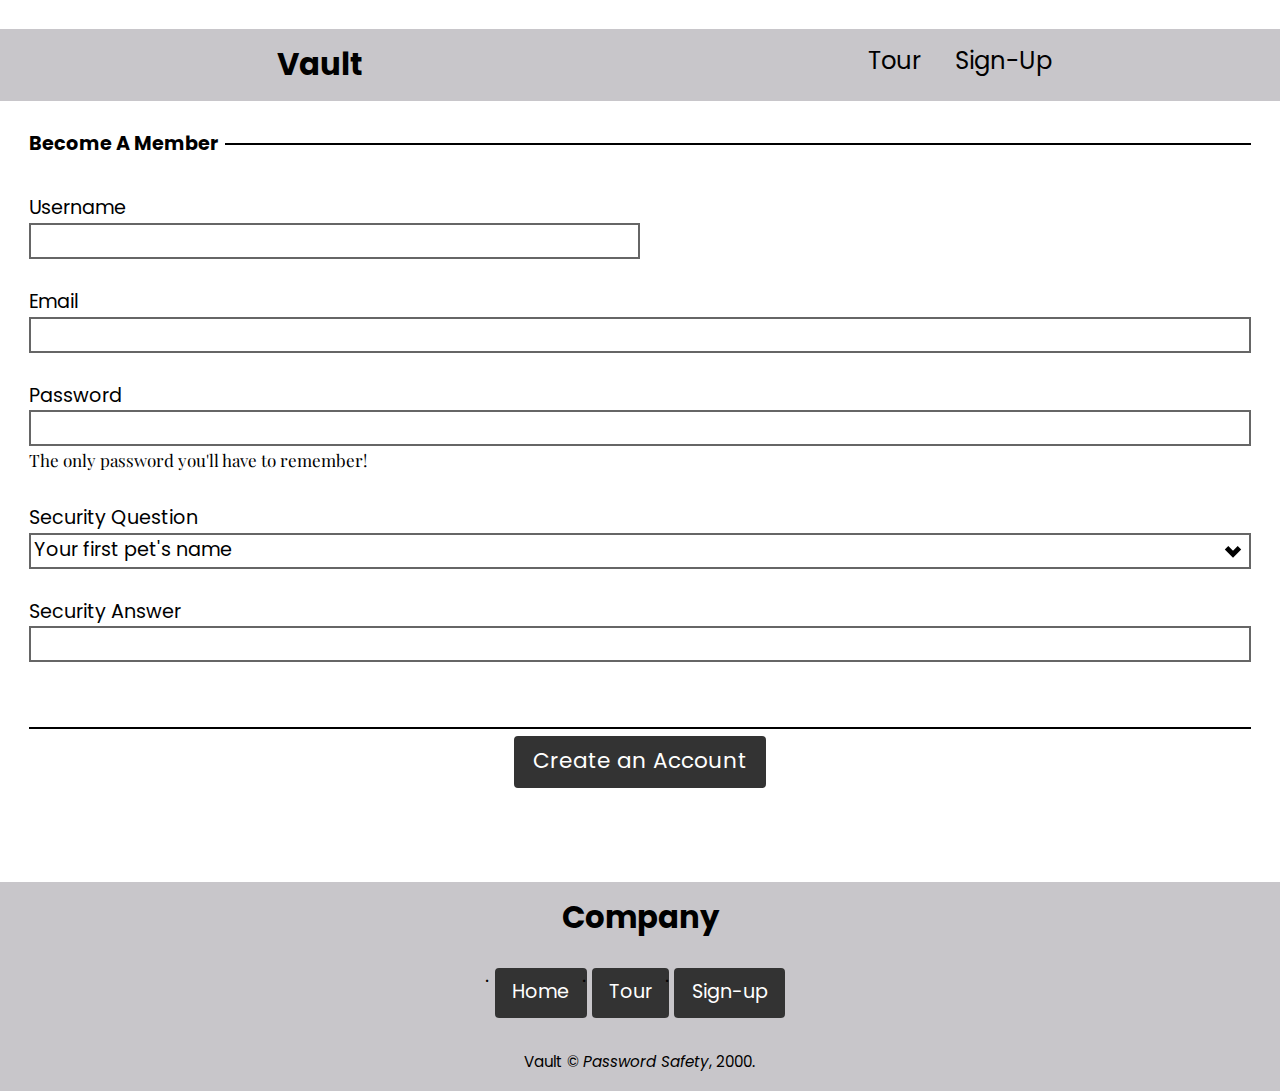
==== commit 399cfb1e: "Update html files" ====
--- a/sign-up.html
+++ b/sign-up.html
@@ -11,13 +11,17 @@
   <link href="https://fonts.googleapis.com/css2?family=Playfair+Display&family=Poppins:wght@300;700&display=swap" rel="stylesheet">
 </head>
 <body>
-  <header class="head text-center">
+  <ul class="skip-links">
+    <li><a href="#main">Jump to main content</a></li>
+    <li><a href="#nav">Jump to navigation</a></li>
+  </ul>
+  <header role="banner" class="head text-center">
     <div class="grid">
       <div class="unit xs-1 s-1 m-1-2 l-1-2">
         <h1 class="peta push-0 pad-t-1-2 pad-b-1-2 gutter"><a class="name" href="index.html">Vault</a></h1>
       </div>
       <div class="unit xs-1 s-1 m-1-2 l-1-2 grid-middle">
-        <nav>
+        <nav role="navigation" id="nav" tabindex="0">
           <ol class="giga push-0 list-group-inline">
             <li class="gutter-1-2 pad-t-1-2 pad-b-1-2"><a href="tour.html">Tour</a></li>
             <li class="gutter-1-2 pad-t-1-2 pad-b-1-2"><a href="sign-up.html">Sign-Up</a></li>
@@ -27,32 +31,29 @@
     </div>
   </header>
 
-  <section class="contact gutter">
-    <h2 class="not-bold pad-t">Become A Member</h2>
-    <form class="push-0" method="POST" action="https://formspree.io/agit0003@algonquincollege.com">
-      <fieldset>
+  <main role="main" id="main" tabindex="0">
+    <section class="contact gutter">
+      <form class="push-0" method="POST" action="https://formspree.io/agit0003@algonquincollege.com">
+        <fieldset>
+          <legend class="bold pad-t pad-b">Become A Member</legend>
+          <div class="grid">
 
-        <div class="grid">
-
-          <div class="unit xs-1 s-1 m-1 l-1-2 xl-1-2">
-            <div class="push">
-              <label for="username">Username</label>
-              <input id="username" required>
+            <div class="unit xs-1 s-1 m-1 l-1-2 xl-1-2">
+              <div class="push">
+                <label for="username">Username</label>
+                <input id="username" required>
+              </div>
             </div>
-          </div>
-          <div class="unit xs-1 s-1 m-1 l-1 xl-1">
-            <div class="push">
-              <label for="email">Email</label>
-              <input id="email" type="email" placeholder="" name="email" required>
-            </div>
-            <div class="push unit xs-1 s-1 m-1 l-1 xl-1">
-              <label for="password">Password</label>
-              <input type="password" id="password" required>
-              <p class="milli">The only password you'll have to remember!</p>
-            </div>
-            <div class="push unit xs-1 s-1 m-1 l-1 xl-1">
-              <label for="password">Confirm Password</label>
-              <input type="password" id="confirm" required>
+            <div class="unit xs-1 s-1 m-1 l-1 xl-1">
+              <div class="push">
+                <label for="email">Email</label>
+                <input id="email" type="email" placeholder="" name="email" required>
+              </div>
+              <div class="push unit xs-1 s-1 m-1 l-1 xl-1">
+                <label for="password">Password</label>
+                <input type="password" id="password" required>
+                <p class="milli">The only password you'll have to remember!</p>
+              </div>
             </div>
             <div class="push unit xs-1 s-1 m-1 l-1 xl">
               <label for="physical">Security Question</label>
@@ -68,19 +69,19 @@
               <input id="text" type="text" placeholder="" name="text" required>
             </div>
           </div>
-        </div>
 
-      </fieldset>
-      <fieldset>
-        <div class="text-center pad-b-2">
-          <button class="btn mega" type="submit">Create an Account</button>
-          <input type="hidden" name="_subject" value="Request to join the mission">
-        </div>
-      </fieldset>
-    </form>
-  </section>
+        </fieldset>
+        <fieldset>
+          <div class="text-center pad-b-2">
+            <button class="btn mega" type="submit">Create an Account</button>
+            <input type="hidden" name="_subject" value="Request to join the mission">
+          </div>
+        </fieldset>
+      </form>
+    </section>
+  </main>
 
-  <footer class="footer pad-t-1-2 pad-b-1-2">
+  <footer class="footer pad-t-1-2 pad-b-1-2" role="contentinfo" tabindex="0">
     <nav class="links">
       <h2 class="text-center">Company</h2>
       <ul class="text-center">
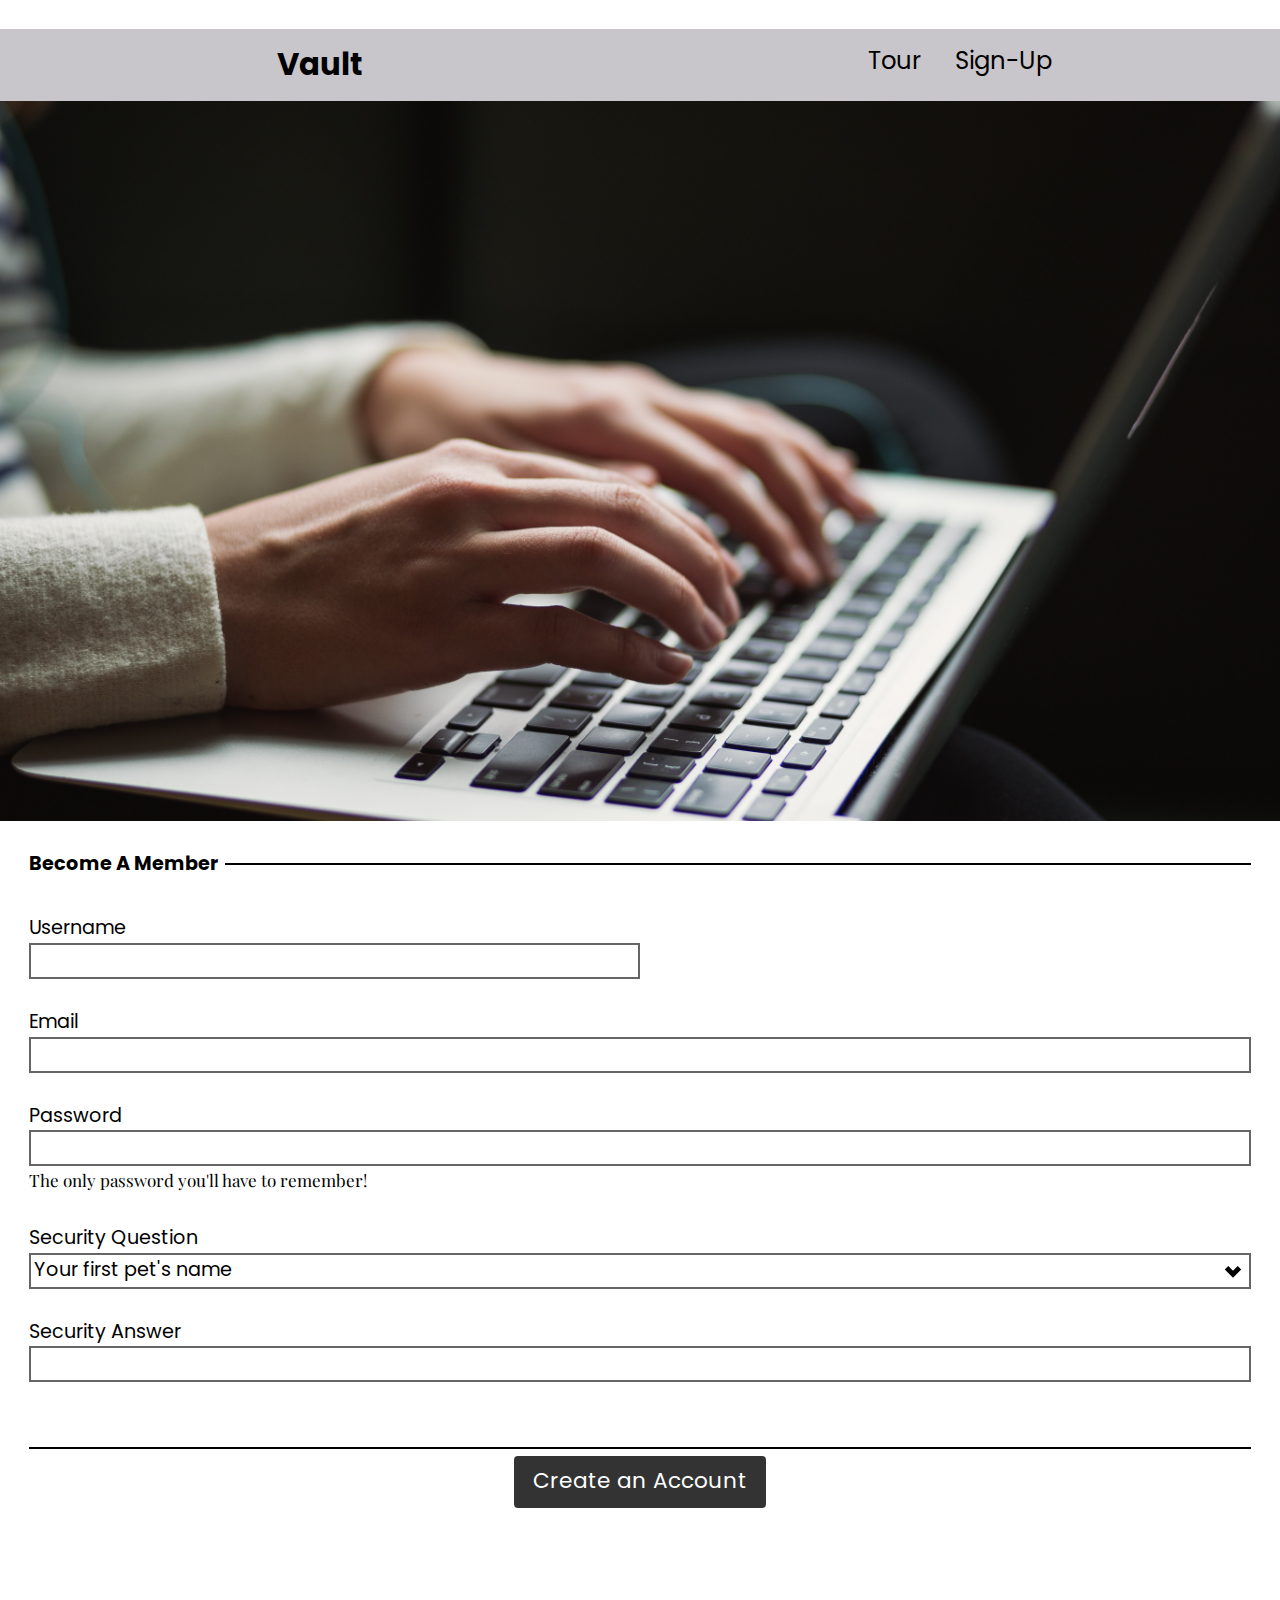
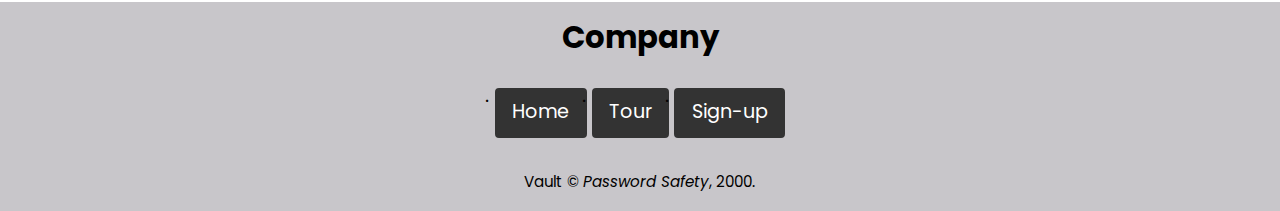
==== commit 0a239bb0: "Add more img in the html files" ====
--- a/sign-up.html
+++ b/sign-up.html
@@ -32,6 +32,9 @@
   </header>
 
   <main role="main" id="main" tabindex="0">
+    <div class="embed embed-16by9">
+      <img class="embed-item" src="images-2/sign-up.jpg" alt="">
+    </div>
     <section class="contact gutter">
       <form class="push-0" method="POST" action="https://formspree.io/agit0003@algonquincollege.com">
         <fieldset>
--- a/css/main.css
+++ b/css/main.css
@@ -18,6 +18,7 @@
 
 a:hover {
   color: #fff;
+  transition: all .4s linear;
 }
 
 .name:hover {
@@ -36,7 +37,7 @@
 
 .designed-content {
   position: absolute;
-  top: 5%;
+  top: 2%;
   left: 50%;
   transform: translateX(-50%);
 }
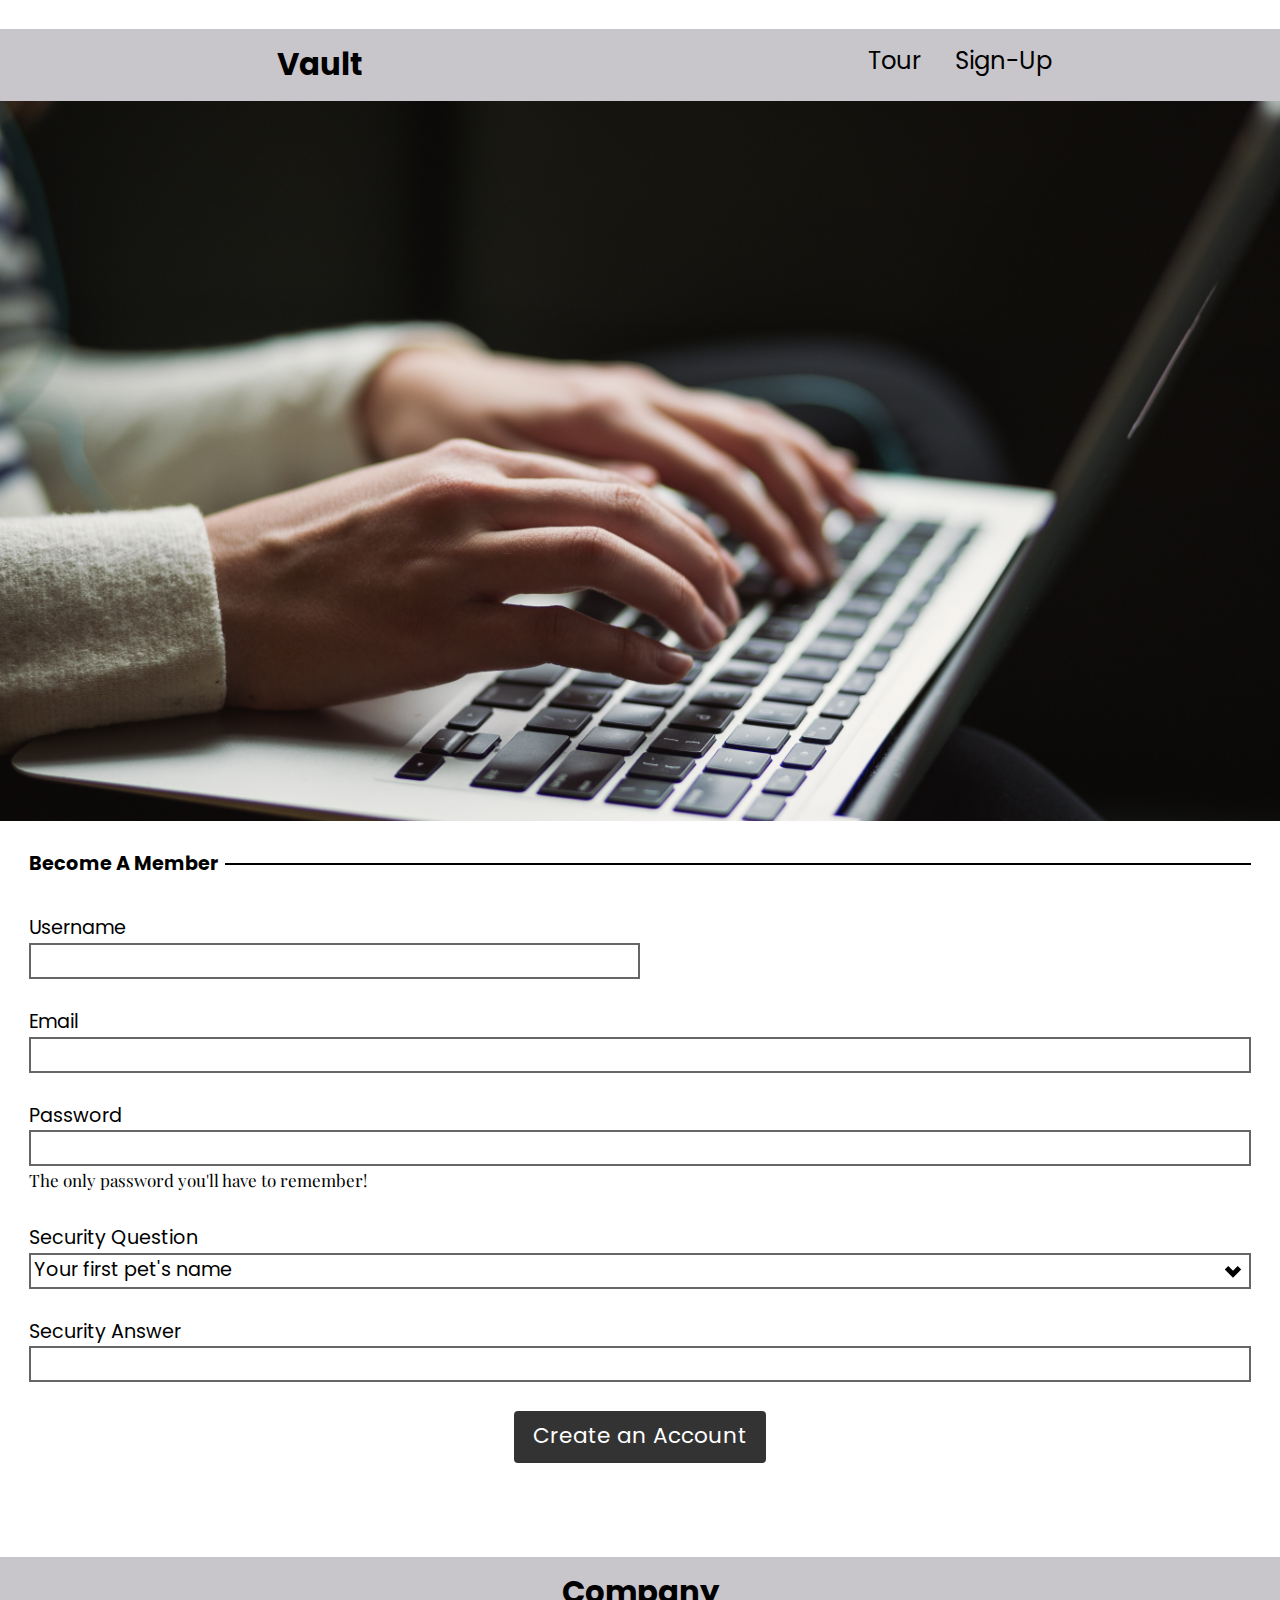
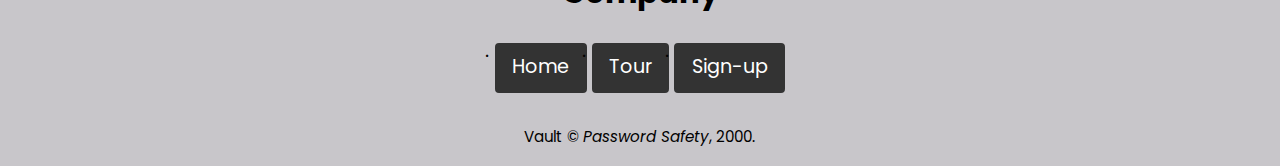
==== commit 098f8f13: "Fix the grid and units in index.html file" ====
--- a/sign-up.html
+++ b/sign-up.html
@@ -71,14 +71,11 @@
               <label for="text">Security Answer</label>
               <input id="text" type="text" placeholder="" name="text" required>
             </div>
+            <div class="unit xs-1 s-1 m-1 l-1 text-center pad-b-2">
+              <button class="btn mega" type="submit">Create an Account</button>
+            </div>
           </div>
 
-        </fieldset>
-        <fieldset>
-          <div class="text-center pad-b-2">
-            <button class="btn mega" type="submit">Create an Account</button>
-            <input type="hidden" name="_subject" value="Request to join the mission">
-          </div>
         </fieldset>
       </form>
     </section>
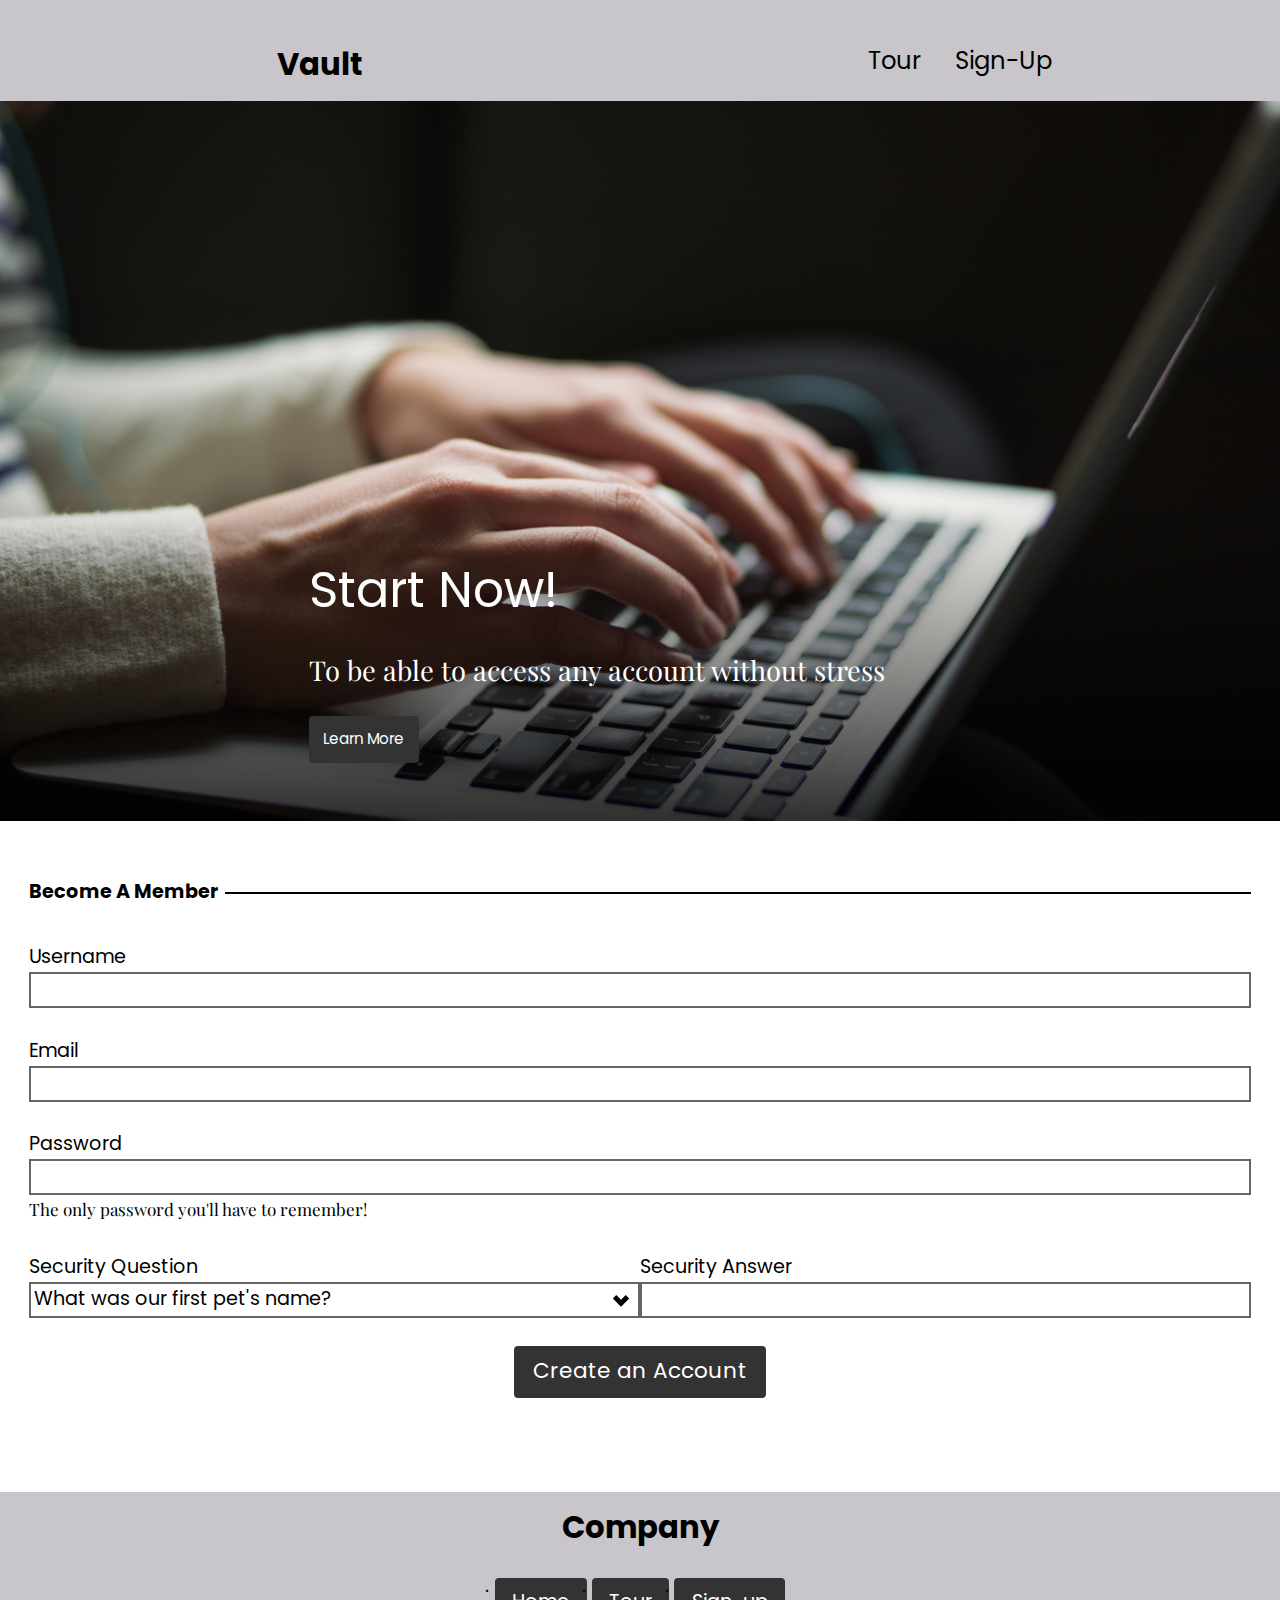
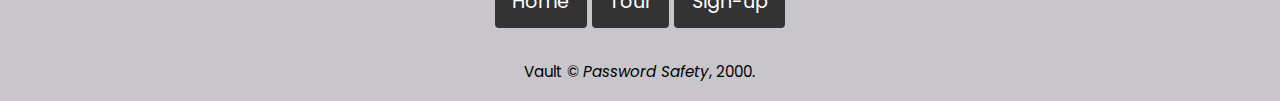
==== commit 4f355bbd: "Fix the padding in tour.html file" ====
--- a/sign-up.html
+++ b/sign-up.html
@@ -11,7 +11,7 @@
   <link href="https://fonts.googleapis.com/css2?family=Playfair+Display&family=Poppins:wght@300;700&display=swap" rel="stylesheet">
 </head>
 <body>
-  <ul class="skip-links">
+  <ul class="skip-links top">
     <li><a href="#main">Jump to main content</a></li>
     <li><a href="#nav">Jump to navigation</a></li>
   </ul>
@@ -32,16 +32,26 @@
   </header>
 
   <main role="main" id="main" tabindex="0">
-    <div class="embed embed-16by9">
-      <img class="embed-item" src="images-2/sign-up.jpg" alt="">
-    </div>
+    <section class="banner push">
+      <div class="embed embed-16by9">
+        <img class="embed-item" src="images-2/sign-up.jpg" alt="">
+      </div>
+      <div class="banner-content pad-t-2 pad-b-2">
+        <div class="gutter-1-2 wrapper max-length">
+          <h2 class="not-bold nina push-b ">Start Now!</h2>
+          <p class="tera push-b">To be able to access any account without stress</p>
+          <a class="btn micro" href="tour.html">Learn More</a>
+        </div>
+      </div>
+    </section>
+
     <section class="contact gutter">
       <form class="push-0" method="POST" action="https://formspree.io/agit0003@algonquincollege.com">
         <fieldset>
           <legend class="bold pad-t pad-b">Become A Member</legend>
           <div class="grid">
 
-            <div class="unit xs-1 s-1 m-1 l-1-2 xl-1-2">
+            <div class="unit xs-1 s-1 m-1 l-1 xl-1">
               <div class="push">
                 <label for="username">Username</label>
                 <input id="username" required>
@@ -58,16 +68,16 @@
                 <p class="milli">The only password you'll have to remember!</p>
               </div>
             </div>
-            <div class="push unit xs-1 s-1 m-1 l-1 xl">
+            <div class="push unit xs-1 s-1-2 m-1-2 l-1-2 xl-2">
               <label for="physical">Security Question</label>
               <select id="physical" name="physical">
-                <option>Your first pet's name</option>
-                <option>First car</option>
-                <option>Your mother's maiden name</option>
-                <option>Your favourite color</option>
+                <option>What was our first pet's name?</option>
+                <option>What was your first car?</option>
+                <option>What is your favourite snack?</option>
+                <option>Where did you meet your significant other?</option>
               </select>
             </div>
-            <div class="push unit xs-1 s-1 m-1 l-1 xl-1">
+            <div class="push unit xs-1 s-1-2 m-1-2 l-1-2 xl-1-2">
               <label for="text">Security Answer</label>
               <input id="text" type="text" placeholder="" name="text" required>
             </div>
--- a/css/main.css
+++ b/css/main.css
@@ -2,6 +2,7 @@
   font-family: Poppins, sans-serif;
 }
 
+.top,
 header {
   background-color: #c8c6ca;
   color: #000;
@@ -30,16 +31,9 @@
   display: inline-block;
 }
 
-.designed {
+.banner {
   position: relative;
   color: #fff;
-}
-
-.designed-content {
-  position: absolute;
-  top: 2%;
-  left: 50%;
-  transform: translateX(-50%);
 }
 
 p {
@@ -70,3 +64,30 @@
   background-color: #c8c6ca;
   color: #000;
 }
+
+.skip-links a {
+  position: absolute;
+  top: -3em;
+}
+
+.skip-links a:focus {
+  top: 0;
+}
+
+.banner-content {
+  background-color: #646269;
+  color: #fff;
+}
+
+@media only screen and (min-width: 35em) {
+
+  .banner-content {
+    bottom: 0;
+    position: absolute;
+    width: 100%;
+
+    background-color: transparent;
+    background-image: linear-gradient(to bottom, rgba(0, 0, 0, 0), rgba(0, 0, 0, .8));
+  }
+
+}
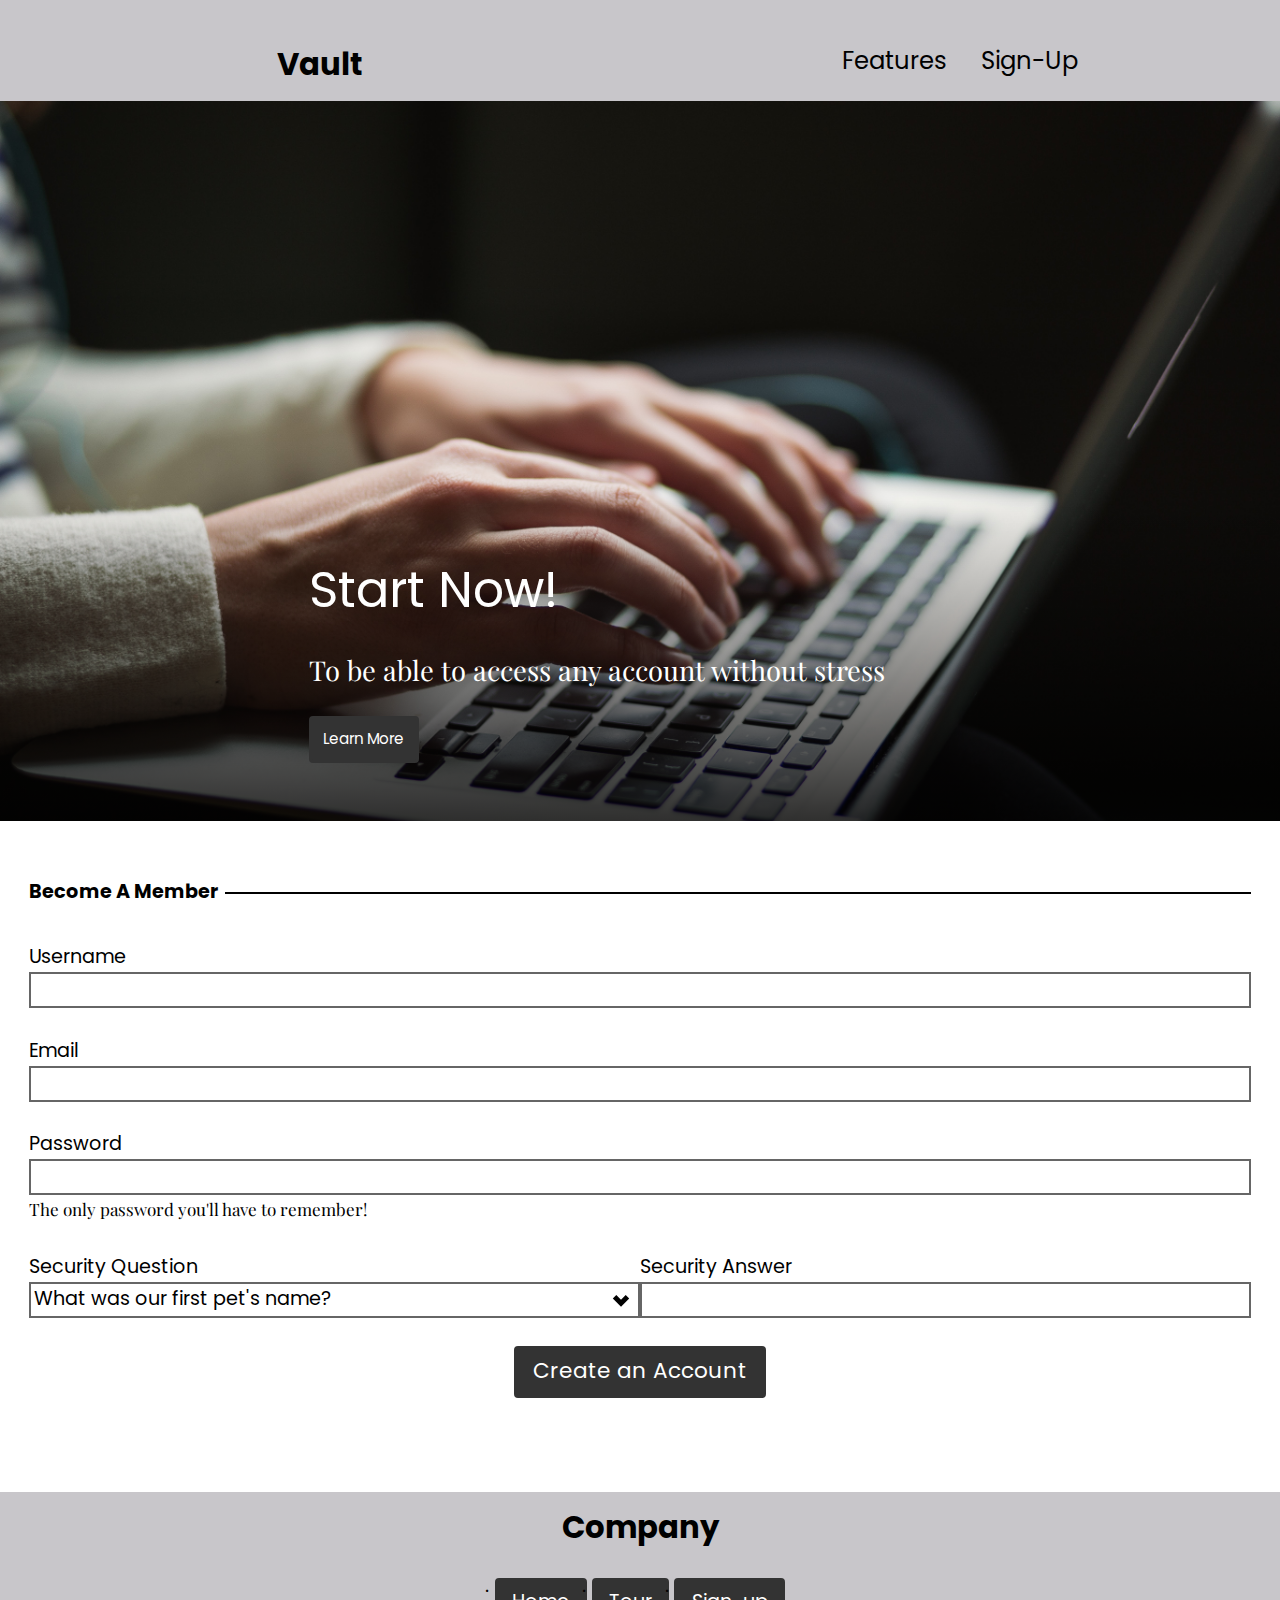
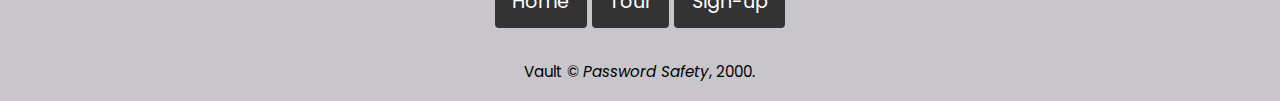
==== commit 7feb0c90: "Change the navigation link name in all html files" ====
--- a/sign-up.html
+++ b/sign-up.html
@@ -23,7 +23,7 @@
       <div class="unit xs-1 s-1 m-1-2 l-1-2 grid-middle">
         <nav role="navigation" id="nav" tabindex="0">
           <ol class="giga push-0 list-group-inline">
-            <li class="gutter-1-2 pad-t-1-2 pad-b-1-2"><a href="tour.html">Tour</a></li>
+            <li class="gutter-1-2 pad-t-1-2 pad-b-1-2"><a href="tour.html">Features</a></li>
             <li class="gutter-1-2 pad-t-1-2 pad-b-1-2"><a href="sign-up.html">Sign-Up</a></li>
           </ol>
         </nav>
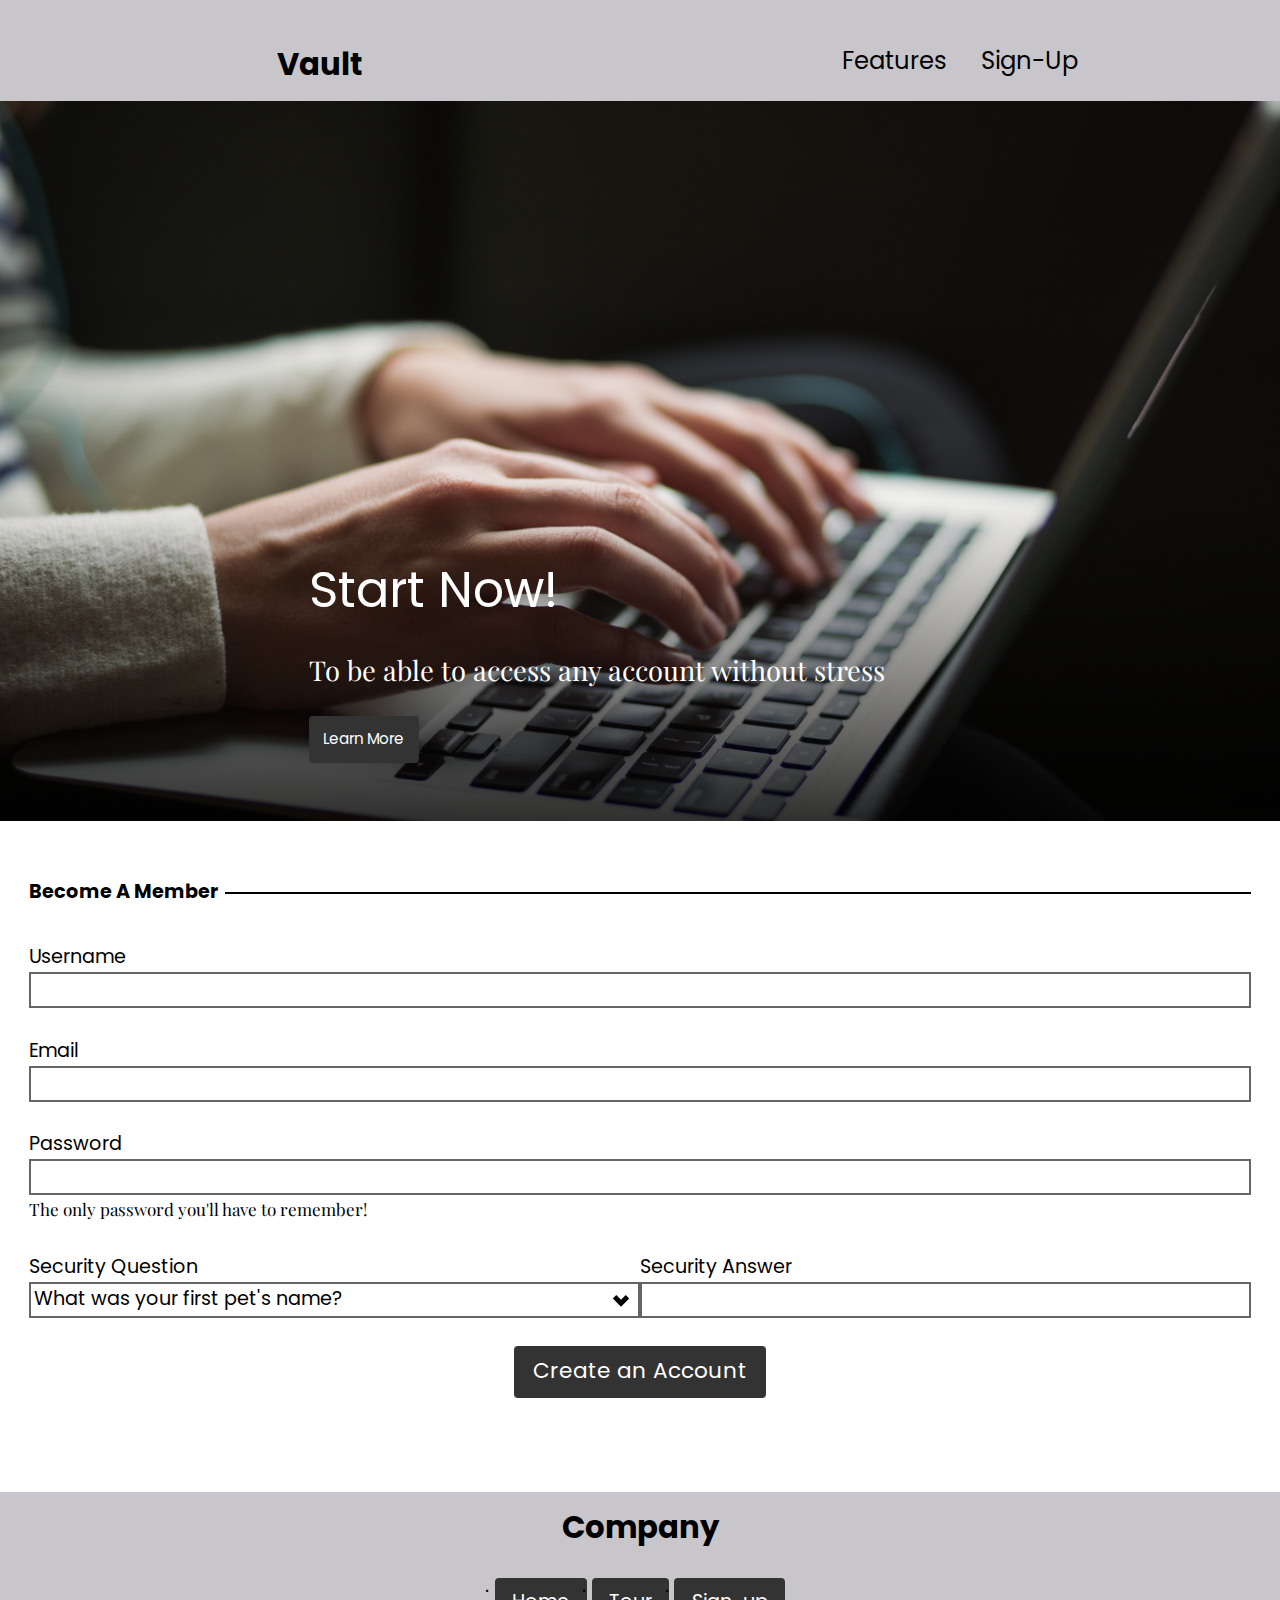
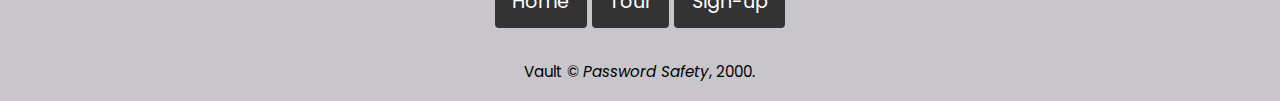
==== commit ac67eca7: "Fix a grammar mistake in sign-up.html file" ====
--- a/sign-up.html
+++ b/sign-up.html
@@ -71,7 +71,7 @@
             <div class="push unit xs-1 s-1-2 m-1-2 l-1-2 xl-2">
               <label for="physical">Security Question</label>
               <select id="physical" name="physical">
-                <option>What was our first pet's name?</option>
+                <option>What was your first pet's name?</option>
                 <option>What was your first car?</option>
                 <option>What is your favourite snack?</option>
                 <option>Where did you meet your significant other?</option>
